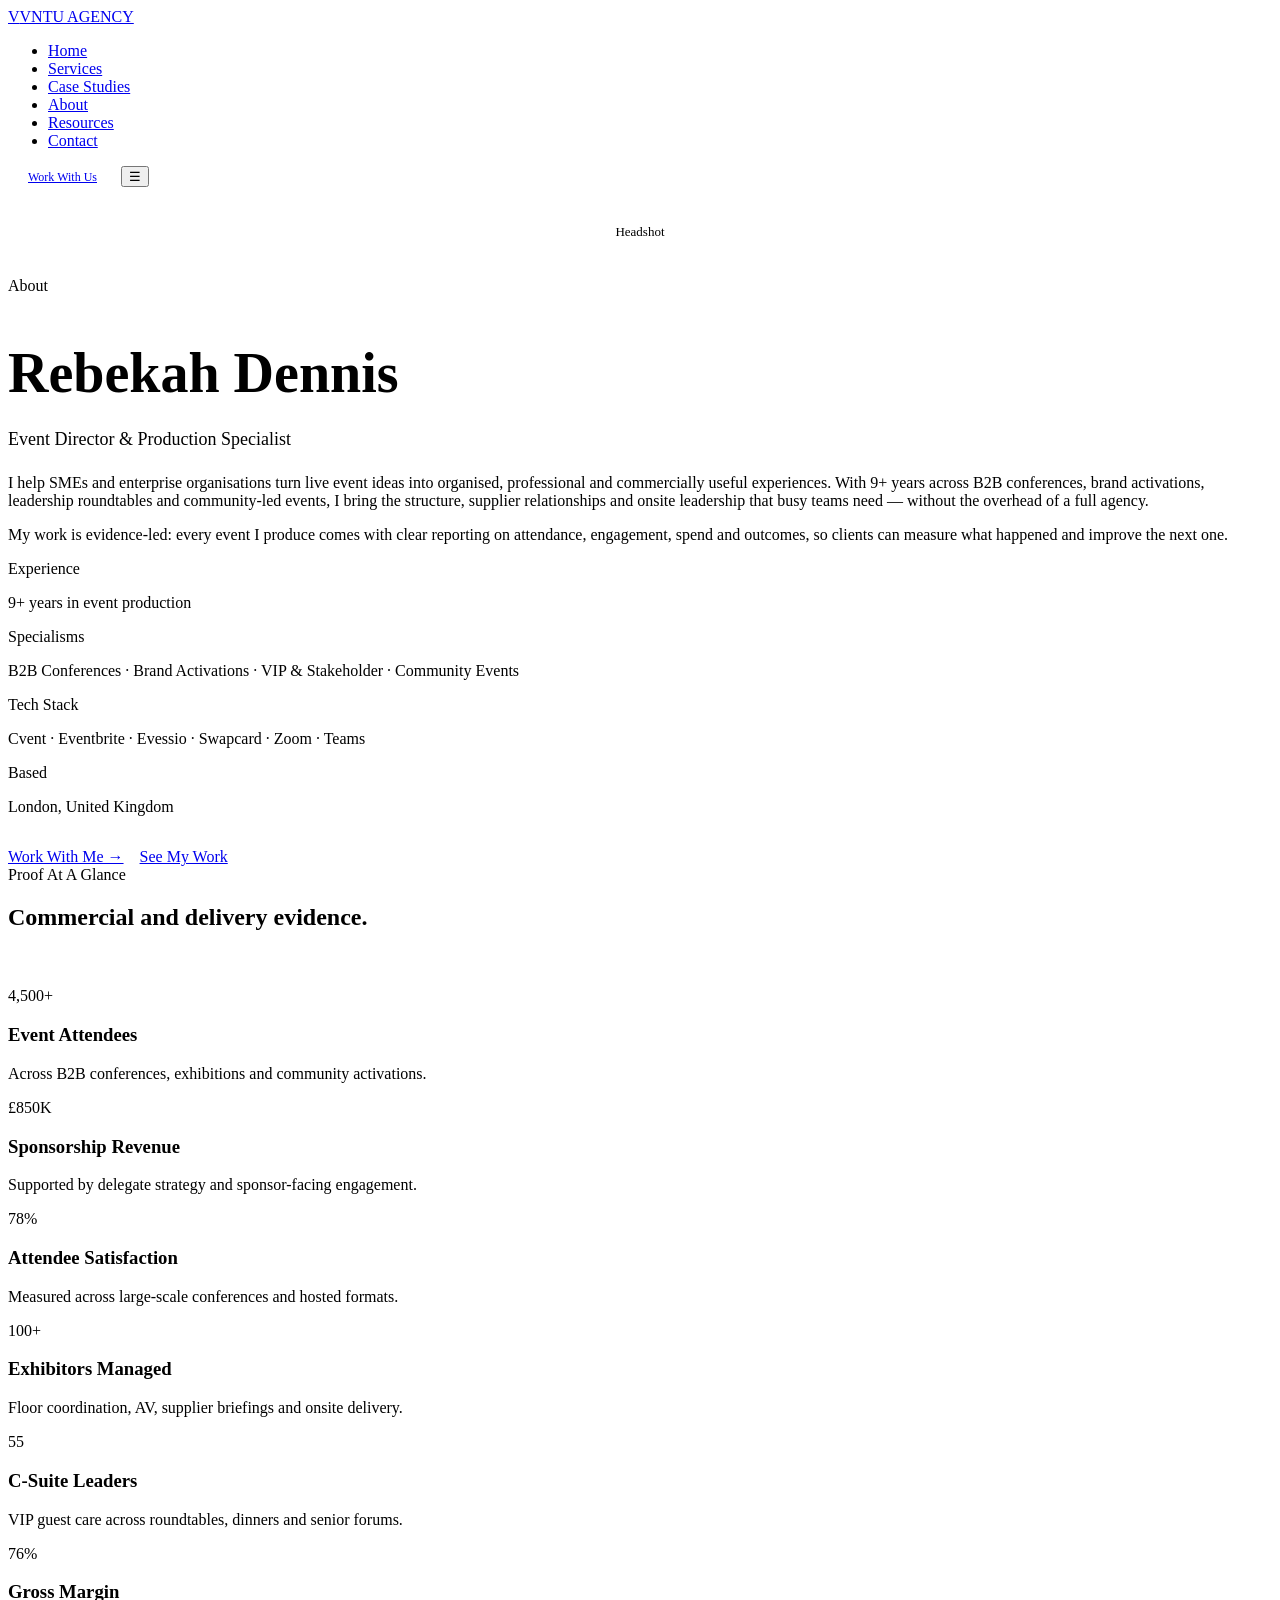
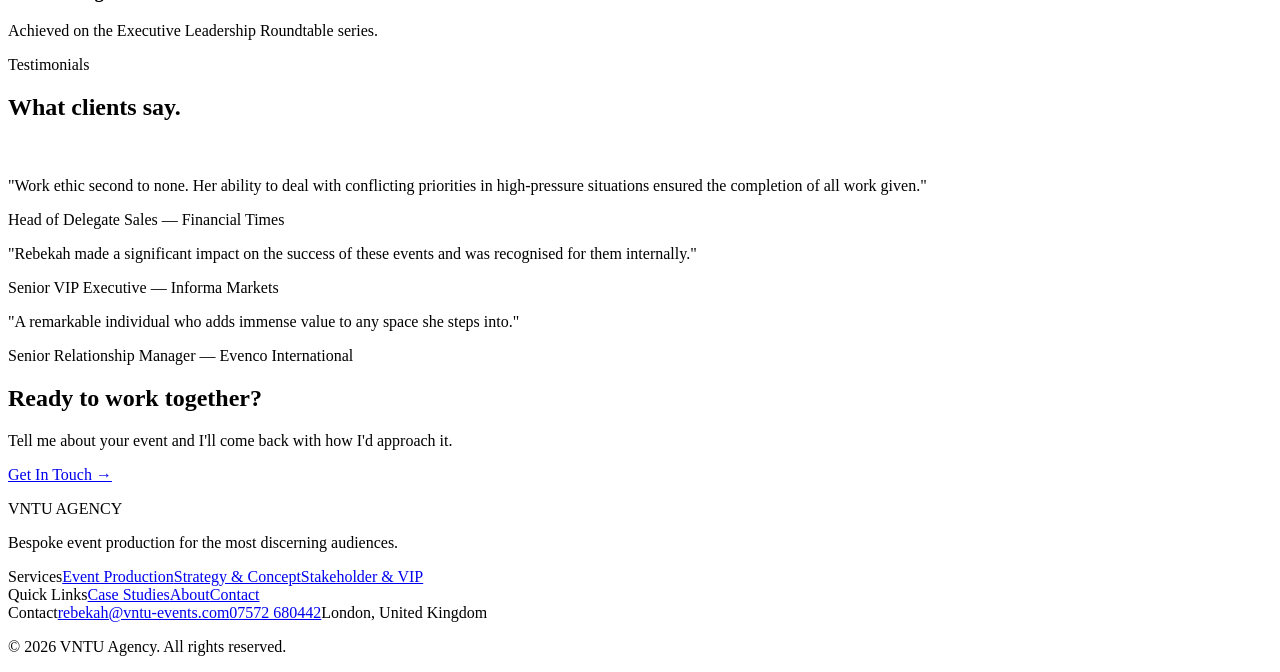
==== about.html @ c536b267 "Add about.html" ====
<!DOCTYPE html>
<html lang="en">
<head>
  <meta charset="UTF-8">
  <meta name="viewport" content="width=device-width, initial-scale=1.0">
  <title>About Rebekah Dennis — VNTU Agency</title>
  <meta name="description" content="Rebekah Dennis is a freelance Event Director and Production Specialist with 9+ years experience delivering conferences, brand activations and community events across the UK.">
  <link rel="canonical" href="https://vntu-events.com/about.html">
  <link rel="stylesheet" href="css/styles.css">
  <script type="application/ld+json">{"@context":"https://schema.org","@type":"Person","name":"Rebekah Dennis","jobTitle":"Event Director & Production Specialist","worksFor":{"@type":"Organization","name":"VNTU Agency"},"email":"rebekah@vntu-events.com","telephone":"+447572680442","address":{"@type":"PostalAddress","addressLocality":"London","addressCountry":"GB"},"description":"Freelance Event Director and Production Specialist with 9+ years experience in B2B conferences, brand activations, stakeholder engagement and venue-led community events.","knowsAbout":["Event Production","Conference Management","Brand Activations","VIP Engagement","Venue Sourcing","Stakeholder Management"]}</script>
</head>
<body>
<nav class="nav" id="nav">
  <div class="nav__inner">
    <a href="index.html" class="nav__logo"><span class="nav__logo-icon">V</span>VNTU AGENCY</a>
    <ul class="nav__links">
      <li><a href="index.html" class="nav__link">Home</a></li>
      <li><a href="services.html" class="nav__link">Services</a></li>
      <li><a href="case-studies.html" class="nav__link">Case Studies</a></li>
      <li><a href="about.html" class="nav__link active">About</a></li>
      <li><a href="resources.html" class="nav__link">Resources</a></li>
      <li><a href="contact.html" class="nav__link">Contact</a></li>
    </ul>
    <a href="contact.html" class="btn btn-primary" style="font-size:12px;padding:12px 20px;">Work With Us</a>
    <button class="nav__mobile-toggle" aria-label="Open menu">☰</button>
  </div>
</nav>
<section class="about-hero">
  <div class="container">
    <div class="about-hero__grid">
      <div class="about-hero__image">
        <img src="assets/images/rebekah-dennis.jpg" alt="Rebekah Dennis — Founder, VNTU Agency" onerror="this.style.display='none';this.parentElement.style.display='flex';this.parentElement.style.alignItems='center';this.parentElement.style.justifyContent='center';this.parentElement.innerHTML='<p style=\'color:var(--grey);font-family:var(--font-ui);font-size:13px;text-align:center;padding:24px;\'>Headshot</p>'">
      </div>
      <div>
        <span class="eyebrow">About</span>
        <h1 style="font-size:clamp(36px,5vw,56px);margin-bottom:24px;">Rebekah Dennis</h1>
        <p style="font-family:var(--font-ui);font-size:18px;color:var(--teal);margin-bottom:24px;">Event Director & Production Specialist</p>
        <p class="about-hero__bio">I help SMEs and enterprise organisations turn live event ideas into organised, professional and commercially useful experiences. With 9+ years across B2B conferences, brand activations, leadership roundtables and community-led events, I bring the structure, supplier relationships and onsite leadership that busy teams need — without the overhead of a full agency.</p>
        <p class="about-hero__bio">My work is evidence-led: every event I produce comes with clear reporting on attendance, engagement, spend and outcomes, so clients can measure what happened and improve the next one.</p>
        <div class="about-credentials">
          <div class="about-cred"><p class="about-cred__label">Experience</p><p class="about-cred__value">9+ years in event production</p></div>
          <div class="about-cred"><p class="about-cred__label">Specialisms</p><p class="about-cred__value">B2B Conferences · Brand Activations · VIP & Stakeholder · Community Events</p></div>
          <div class="about-cred"><p class="about-cred__label">Tech Stack</p><p class="about-cred__value">Cvent · Eventbrite · Evessio · Swapcard · Zoom · Teams</p></div>
          <div class="about-cred"><p class="about-cred__label">Based</p><p class="about-cred__value">London, United Kingdom</p></div>
        </div>
        <div style="margin-top:32px;display:flex;gap:16px;flex-wrap:wrap;">
          <a href="contact.html" class="btn btn-primary">Work With Me →</a>
          <a href="case-studies.html" class="btn btn-outline">See My Work</a>
        </div>
      </div>
    </div>
  </div>
</section>
<section class="section section--border-top">
  <div class="container">
    <span class="eyebrow">Proof At A Glance</span>
    <h2 style="margin-bottom:56px;">Commercial and delivery evidence.</h2>
    <div class="process__grid">
      <div class="process-step"><span class="process-step__num">4,500+</span><h3 class="process-step__title">Event Attendees</h3><p class="process-step__desc">Across B2B conferences, exhibitions and community activations.</p></div>
      <div class="process-step"><span class="process-step__num">£850K</span><h3 class="process-step__title">Sponsorship Revenue</h3><p class="process-step__desc">Supported by delegate strategy and sponsor-facing engagement.</p></div>
      <div class="process-step"><span class="process-step__num">78%</span><h3 class="process-step__title">Attendee Satisfaction</h3><p class="process-step__desc">Measured across large-scale conferences and hosted formats.</p></div>
      <div class="process-step"><span class="process-step__num">100+</span><h3 class="process-step__title">Exhibitors Managed</h3><p class="process-step__desc">Floor coordination, AV, supplier briefings and onsite delivery.</p></div>
      <div class="process-step"><span class="process-step__num">55</span><h3 class="process-step__title">C-Suite Leaders</h3><p class="process-step__desc">VIP guest care across roundtables, dinners and senior forums.</p></div>
      <div class="process-step"><span class="process-step__num">76%</span><h3 class="process-step__title">Gross Margin</h3><p class="process-step__desc">Achieved on the Executive Leadership Roundtable series.</p></div>
    </div>
  </div>
</section>
<section class="section section--border-top">
  <div class="container">
    <span class="eyebrow">Testimonials</span>
    <h2 style="margin-bottom:56px;">What clients say.</h2>
    <div class="testimonials__grid">
      <div class="testimonial-card"><p class="testimonial-card__quote">"Work ethic second to none. Her ability to deal with conflicting priorities in high-pressure situations ensured the completion of all work given."</p><span class="testimonial-card__attr">Head of Delegate Sales — Financial Times</span></div>
      <div class="testimonial-card"><p class="testimonial-card__quote">"Rebekah made a significant impact on the success of these events and was recognised for them internally."</p><span class="testimonial-card__attr">Senior VIP Executive — Informa Markets</span></div>
      <div class="testimonial-card"><p class="testimonial-card__quote">"A remarkable individual who adds immense value to any space she steps into."</p><span class="testimonial-card__attr">Senior Relationship Manager — Evenco International</span></div>
    </div>
  </div>
</section>
<section class="final-cta section--border-top">
  <div class="container"><div class="final-cta__inner">
    <h2>Ready to work together?</h2>
    <p class="final-cta__sub">Tell me about your event and I'll come back with how I'd approach it.</p>
    <a href="contact.html" class="btn btn-primary">Get In Touch →</a>
  </div></div>
</section>
<footer class="footer">
  <div class="container">
    <div class="footer__grid">
      <div class="footer__brand"><p class="footer__logo">VNTU AGENCY</p><p class="footer__tagline">Bespoke event production for the most discerning audiences.</p></div>
      <div><span class="footer__col-title">Services</span><a href="services.html" class="footer__link">Event Production</a><a href="services.html" class="footer__link">Strategy & Concept</a><a href="services.html" class="footer__link">Stakeholder & VIP</a></div>
      <div><span class="footer__col-title">Quick Links</span><a href="case-studies.html" class="footer__link">Case Studies</a><a href="about.html" class="footer__link">About</a><a href="contact.html" class="footer__link">Contact</a></div>
      <div><span class="footer__col-title">Contact</span><a href="mailto:rebekah@vntu-events.com" class="footer__link">rebekah@vntu-events.com</a><a href="tel:+447572680442" class="footer__link">07572 680442</a><span class="footer__link">London, United Kingdom</span></div>
    </div>
    <div class="footer__bottom"><p class="footer__copy">© 2026 VNTU Agency. All rights reserved.</p></div>
  </div>
</footer>
<script src="js/main.js"></script>
</body>
</html>
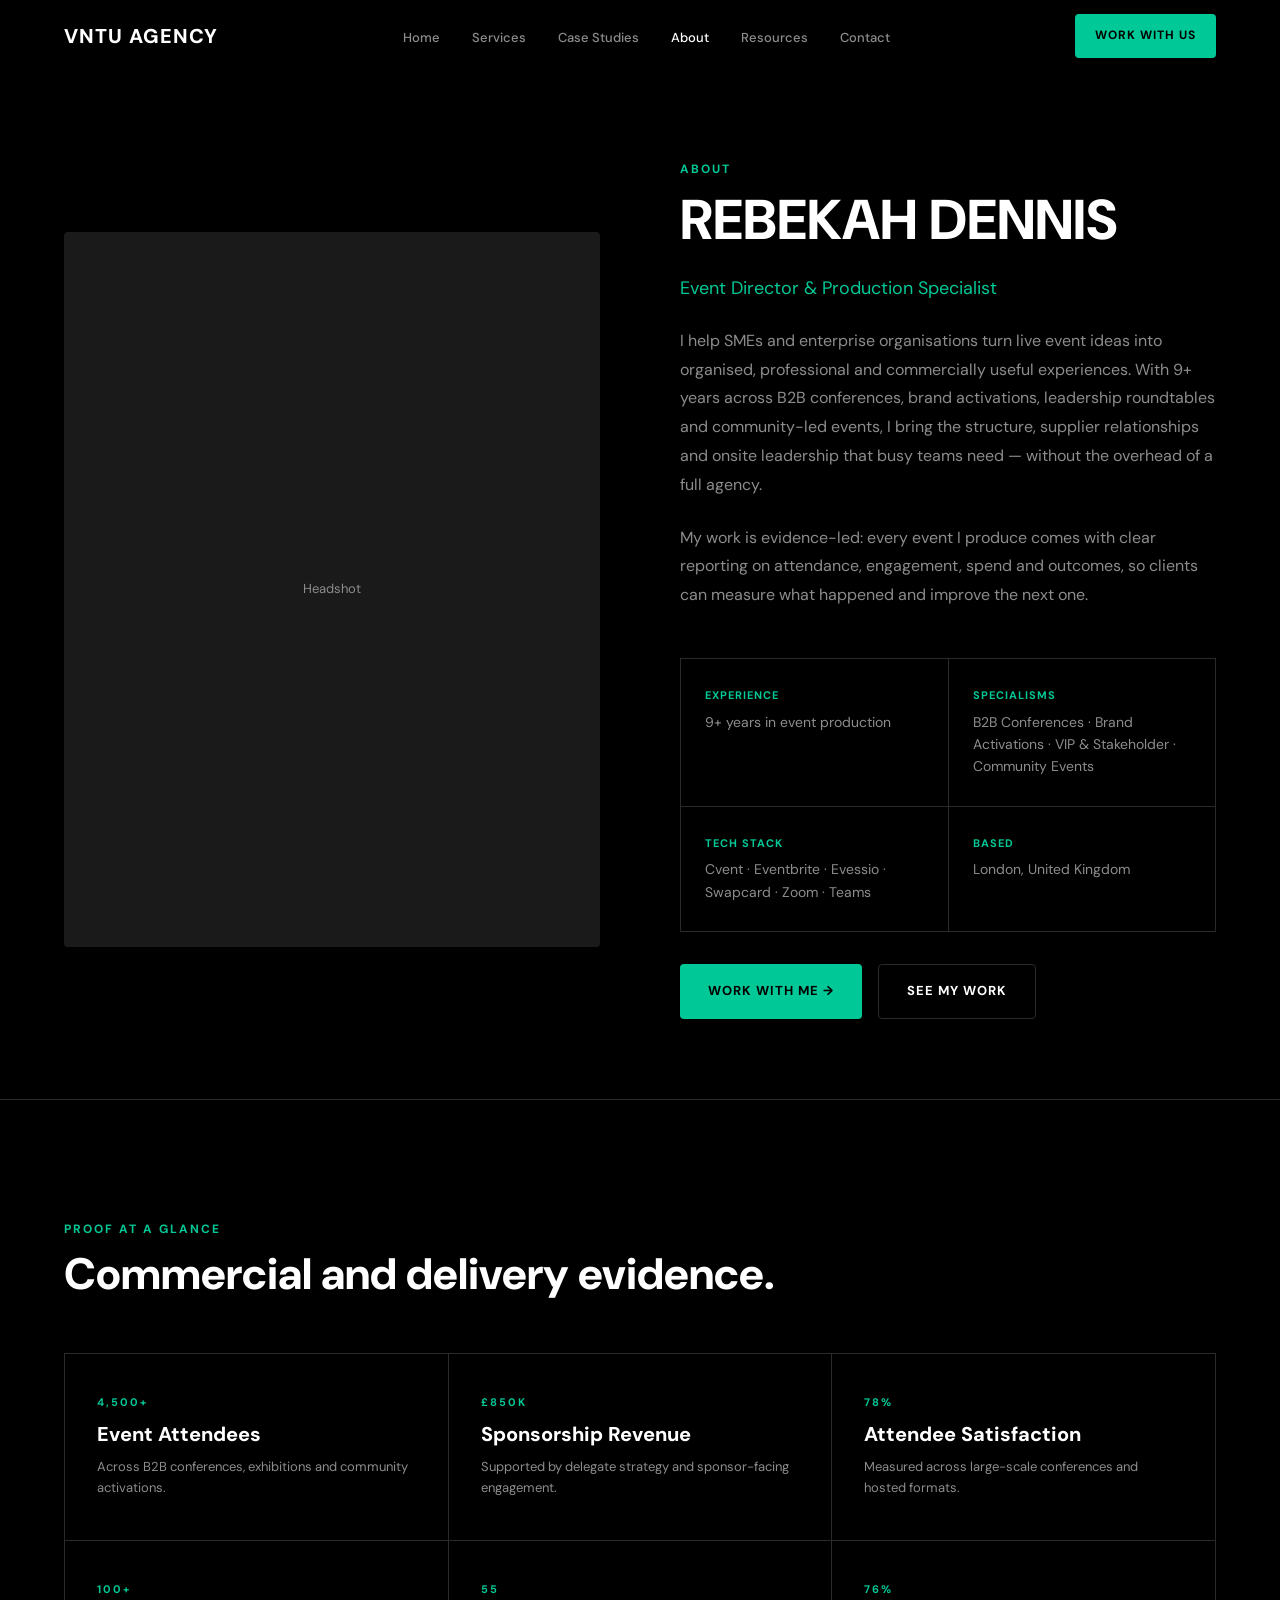
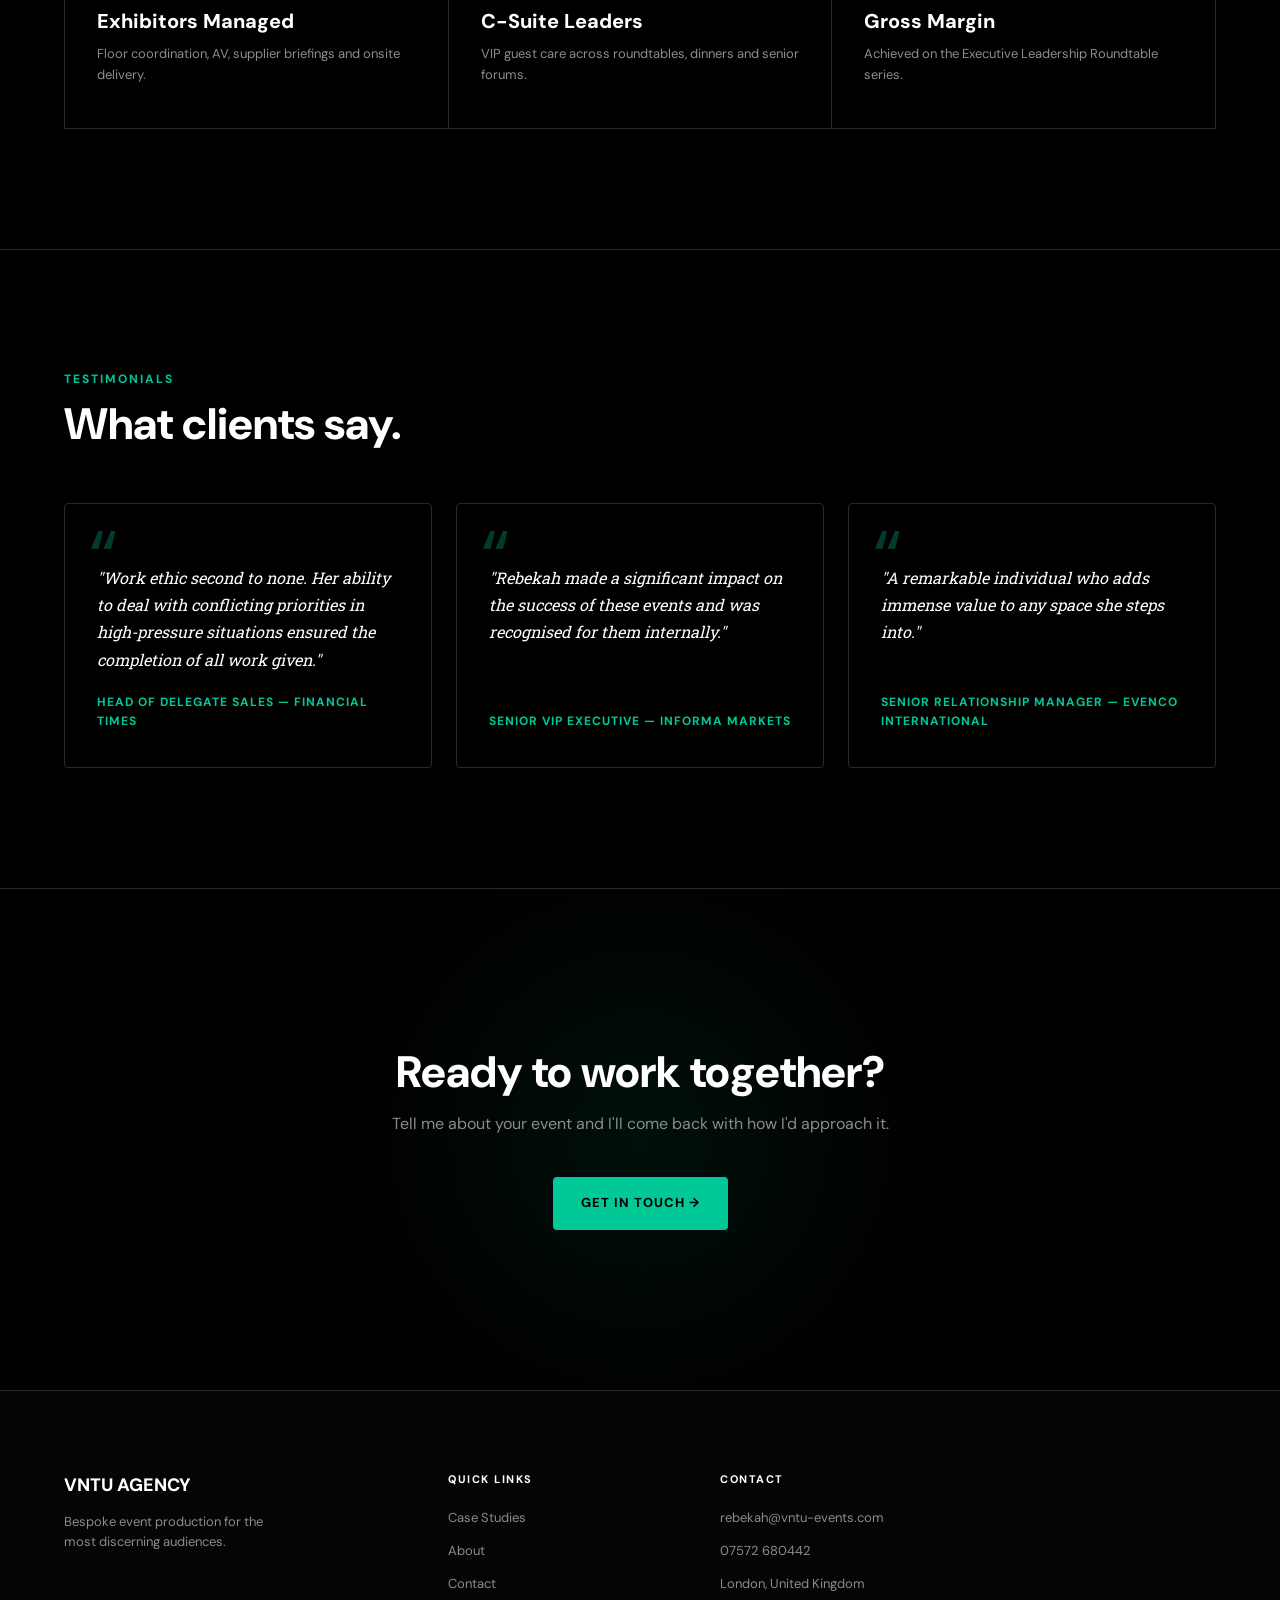
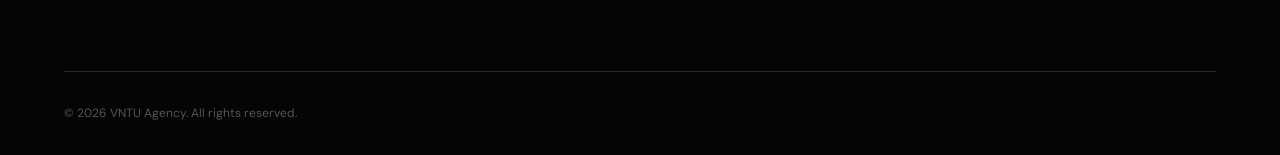
==== commit c1edf6ec: "Remove V icon from nav, remove Services from footer on about.html" ====
--- a/about.html
+++ b/about.html
@@ -12,7 +12,7 @@
 <body>
 <nav class="nav" id="nav">
   <div class="nav__inner">
-    <a href="index.html" class="nav__logo"><span class="nav__logo-icon">V</span>VNTU AGENCY</a>
+    <a href="index.html" class="nav__logo">VNTU AGENCY</a>
     <ul class="nav__links">
       <li><a href="index.html" class="nav__link">Home</a></li>
       <li><a href="services.html" class="nav__link">Services</a></li>
@@ -87,7 +87,6 @@
   <div class="container">
     <div class="footer__grid">
       <div class="footer__brand"><p class="footer__logo">VNTU AGENCY</p><p class="footer__tagline">Bespoke event production for the most discerning audiences.</p></div>
-      <div><span class="footer__col-title">Services</span><a href="services.html" class="footer__link">Event Production</a><a href="services.html" class="footer__link">Strategy & Concept</a><a href="services.html" class="footer__link">Stakeholder & VIP</a></div>
       <div><span class="footer__col-title">Quick Links</span><a href="case-studies.html" class="footer__link">Case Studies</a><a href="about.html" class="footer__link">About</a><a href="contact.html" class="footer__link">Contact</a></div>
       <div><span class="footer__col-title">Contact</span><a href="mailto:rebekah@vntu-events.com" class="footer__link">rebekah@vntu-events.com</a><a href="tel:+447572680442" class="footer__link">07572 680442</a><span class="footer__link">London, United Kingdom</span></div>
     </div>
--- a/css/styles.css
+++ b/css/styles.css
@@ -0,0 +1,782 @@
+/* ============================================
+   VNTU AGENCY — Global Styles
+   Fonts: Telegraf (headers), Roboto Slab (body)
+   Palette: #000 | #fff | #00C896 | #8C8C8C
+   ============================================ */
+
+@import url('https://fonts.googleapis.com/css2?family=Roboto+Slab:wght@300;400;500;600;700&family=DM+Sans:wght@400;500;600;700&display=swap');
+
+/* Telegraf via self-hosted or CDN fallback */
+@font-face {
+  font-family: 'Telegraf';
+  src: url('../assets/fonts/Telegraf-UltraBold.woff2') format('woff2');
+  font-weight: 800;
+  font-display: swap;
+}
+@font-face {
+  font-family: 'Telegraf';
+  src: url('../assets/fonts/Telegraf-Bold.woff2') format('woff2');
+  font-weight: 700;
+  font-display: swap;
+}
+@font-face {
+  font-family: 'Telegraf';
+  src: url('../assets/fonts/Telegraf-Medium.woff2') format('woff2');
+  font-weight: 500;
+  font-display: swap;
+}
+@font-face {
+  font-family: 'Telegraf';
+  src: url('../assets/fonts/Telegraf-Regular.woff2') format('woff2');
+  font-weight: 400;
+  font-display: swap;
+}
+
+/* ---- Tokens ---- */
+:root {
+  --black: #000000;
+  --white: #ffffff;
+  --teal: #00C896;
+  --grey: #8C8C8C;
+  --grey-dark: #2A2A2A;
+  --grey-mid: #1A1A1A;
+  --font-heading: 'Telegraf', 'DM Sans', sans-serif;
+  --font-body: 'Roboto Slab', Georgia, serif;
+  --font-ui: 'DM Sans', system-ui, sans-serif;
+  --max-w: 1280px;
+  --pad: 64px;
+  --pad-section: 120px;
+  --radius: 4px;
+  --transition: 0.2s ease;
+}
+
+/* ---- Reset ---- */
+*, *::before, *::after { box-sizing: border-box; margin: 0; padding: 0; }
+html { scroll-behavior: smooth; }
+body {
+  background: var(--black);
+  color: var(--white);
+  font-family: var(--font-body);
+  font-size: 16px;
+  line-height: 1.6;
+  -webkit-font-smoothing: antialiased;
+}
+img { display: block; max-width: 100%; }
+a { color: inherit; text-decoration: none; }
+ul { list-style: none; }
+
+/* ---- Layout ---- */
+.container {
+  max-width: var(--max-w);
+  margin: 0 auto;
+  padding: 0 var(--pad);
+}
+.section { padding: var(--pad-section) 0; }
+.section--border-top { border-top: 1px solid var(--grey-dark); }
+.section--border-bottom { border-bottom: 1px solid var(--grey-dark); }
+
+/* ---- Typography ---- */
+.eyebrow {
+  font-family: var(--font-ui);
+  font-size: 12px;
+  font-weight: 700;
+  letter-spacing: 2px;
+  text-transform: uppercase;
+  color: var(--teal);
+  display: block;
+  margin-bottom: 12px;
+}
+h1, h2, h3, h4 { font-family: var(--font-heading); line-height: 1.05; }
+h1 { font-size: clamp(44px, 7vw, 80px); font-weight: 800; text-transform: uppercase; }
+h2 { font-size: clamp(28px, 4vw, 44px); font-weight: 800; }
+h3 { font-size: clamp(18px, 2.5vw, 24px); font-weight: 700; }
+h4 { font-size: 16px; font-weight: 700; }
+p { font-family: var(--font-body); }
+.text-grey { color: var(--grey); }
+.text-teal { color: var(--teal); }
+
+/* ---- Buttons ---- */
+.btn {
+  display: inline-flex;
+  align-items: center;
+  gap: 8px;
+  font-family: var(--font-ui);
+  font-size: 13px;
+  font-weight: 700;
+  letter-spacing: 1px;
+  text-transform: uppercase;
+  padding: 16px 28px;
+  border-radius: var(--radius);
+  cursor: pointer;
+  transition: var(--transition);
+  border: none;
+}
+.btn-primary {
+  background: var(--teal);
+  color: var(--black);
+}
+.btn-primary:hover { background: #00dfa8; }
+.btn-outline {
+  background: transparent;
+  color: var(--white);
+  border: 1px solid var(--grey-dark);
+}
+.btn-outline:hover { border-color: var(--teal); color: var(--teal); }
+.btn-ghost {
+  background: transparent;
+  color: var(--white);
+  padding: 0;
+  font-size: 13px;
+  font-weight: 600;
+  letter-spacing: 0.5px;
+  border-bottom: 1px solid var(--white);
+  padding-bottom: 3px;
+  border-radius: 0;
+}
+.btn-ghost:hover { color: var(--teal); border-color: var(--teal); }
+
+/* ---- Nav ---- */
+.nav {
+  position: fixed;
+  top: 0; left: 0; right: 0;
+  z-index: 100;
+  background: rgba(0,0,0,0.92);
+  backdrop-filter: blur(12px);
+  border-bottom: 1px solid var(--grey-dark);
+  padding: 0 var(--pad);
+}
+.nav__inner {
+  max-width: var(--max-w);
+  margin: 0 auto;
+  height: 72px;
+  display: flex;
+  align-items: center;
+  justify-content: space-between;
+  gap: 32px;
+}
+.nav__logo {
+  font-family: var(--font-heading);
+  font-size: 20px;
+  font-weight: 800;
+  letter-spacing: 1px;
+  display: flex;
+  align-items: center;
+  gap: 8px;
+}
+.nav__logo-icon {
+  width: 28px;
+  height: 28px;
+  border: 2px solid var(--white);
+  border-radius: 50%;
+  display: flex;
+  align-items: center;
+  justify-content: center;
+  font-size: 14px;
+  font-weight: 800;
+}
+.nav__links {
+  display: flex;
+  align-items: center;
+  gap: 32px;
+}
+.nav__link {
+  font-family: var(--font-ui);
+  font-size: 13px;
+  font-weight: 500;
+  color: var(--grey);
+  transition: var(--transition);
+}
+.nav__link:hover, .nav__link.active { color: var(--white); }
+.nav__mobile-toggle {
+  display: none;
+  background: none;
+  border: none;
+  cursor: pointer;
+  color: var(--white);
+  font-size: 24px;
+}
+.nav__mobile-menu {
+  display: none;
+  flex-direction: column;
+  padding: 24px var(--pad);
+  border-top: 1px solid var(--grey-dark);
+  gap: 20px;
+}
+.nav__mobile-menu .nav__link { font-size: 16px; }
+
+/* ---- Hero ---- */
+.hero {
+  min-height: 100vh;
+  display: grid;
+  grid-template-columns: 1fr 1fr;
+  align-items: center;
+  padding-top: 72px;
+  position: relative;
+  overflow: hidden;
+}
+.hero__content {
+  padding: var(--pad-section) var(--pad);
+  display: flex;
+  flex-direction: column;
+  gap: 28px;
+  position: relative;
+  z-index: 2;
+}
+.hero__heading { color: var(--white); }
+.hero__heading span { color: var(--teal); }
+.hero__sub {
+  font-size: 18px;
+  color: var(--grey);
+  line-height: 1.7;
+  max-width: 480px;
+}
+.hero__buttons { display: flex; align-items: center; gap: 32px; flex-wrap: wrap; }
+.hero__visual {
+  height: 100%;
+  min-height: 600px;
+  position: relative;
+  overflow: hidden;
+}
+.hero__visual img {
+  width: 100%;
+  height: 100%;
+  object-fit: cover;
+}
+.hero__visual-overlay {
+  position: absolute;
+  inset: 0;
+  background: linear-gradient(90deg, var(--black) 0%, transparent 40%);
+}
+.hero__visual-placeholder {
+  width: 100%;
+  height: 100%;
+  background: var(--grey-mid);
+  display: flex;
+  align-items: center;
+  justify-content: center;
+  color: var(--grey);
+  font-family: var(--font-ui);
+  font-size: 14px;
+}
+
+/* ---- Trust Bar ---- */
+.trust { padding: 48px 0; background: var(--black); }
+.trust__inner {
+  display: flex;
+  align-items: center;
+  justify-content: space-between;
+  gap: 48px;
+  flex-wrap: wrap;
+}
+.trust__logos-wrap { display: flex; flex-direction: column; gap: 16px; }
+.trust__label {
+  font-family: var(--font-ui);
+  font-size: 11px;
+  font-weight: 600;
+  letter-spacing: 2px;
+  text-transform: uppercase;
+  color: var(--grey);
+}
+.trust__logos {
+  display: flex;
+  align-items: center;
+  gap: 32px;
+  flex-wrap: wrap;
+}
+.trust__logo {
+  font-family: var(--font-ui);
+  font-size: 13px;
+  font-weight: 700;
+  color: var(--grey);
+  padding: 8px 16px;
+  border: 1px solid var(--grey-dark);
+  border-radius: var(--radius);
+  transition: var(--transition);
+  white-space: nowrap;
+}
+.trust__logo:hover { color: var(--white); border-color: var(--grey); }
+.trust__stats { display: flex; gap: 48px; flex-wrap: wrap; }
+.trust__stat {}
+.trust__stat-number {
+  font-family: var(--font-heading);
+  font-size: 36px;
+  font-weight: 800;
+  color: var(--teal);
+  display: block;
+  line-height: 1;
+}
+.trust__stat-label {
+  font-family: var(--font-ui);
+  font-size: 11px;
+  font-weight: 600;
+  letter-spacing: 1px;
+  text-transform: uppercase;
+  color: var(--grey);
+  margin-top: 6px;
+  display: block;
+}
+
+/* ---- Services ---- */
+.services__header {
+  display: flex;
+  justify-content: space-between;
+  align-items: flex-end;
+  gap: 48px;
+  margin-bottom: 64px;
+  flex-wrap: wrap;
+}
+.services__header-left { max-width: 520px; }
+.services__header-right { max-width: 360px; display: flex; flex-direction: column; gap: 20px; }
+.services__intro { color: var(--grey); font-size: 16px; line-height: 1.7; }
+.services__grid {
+  display: grid;
+  grid-template-columns: repeat(5, 1fr);
+  gap: 1px;
+  background: var(--grey-dark);
+  border: 1px solid var(--grey-dark);
+}
+.service-card {
+  background: var(--black);
+  padding: 36px 24px;
+  display: flex;
+  flex-direction: column;
+  gap: 14px;
+  transition: var(--transition);
+}
+.service-card:hover { background: var(--grey-mid); }
+.service-card__icon { color: var(--teal); font-size: 24px; }
+.service-card__title { font-size: 15px; font-weight: 700; }
+.service-card__desc { font-family: var(--font-ui); font-size: 13px; color: var(--grey); line-height: 1.6; }
+
+/* ---- Case Studies ---- */
+.case-studies__header {
+  display: flex;
+  justify-content: space-between;
+  align-items: flex-end;
+  margin-bottom: 56px;
+  flex-wrap: wrap;
+  gap: 24px;
+}
+.case-studies__grid {
+  display: grid;
+  grid-template-columns: repeat(2, 1fr);
+  gap: 32px;
+}
+.case-card { display: flex; flex-direction: column; gap: 0; }
+.case-card__image {
+  aspect-ratio: 16/10;
+  overflow: hidden;
+  border-radius: var(--radius);
+  margin-bottom: 20px;
+  position: relative;
+  background: var(--grey-mid);
+}
+.case-card__image img {
+  width: 100%;
+  height: 100%;
+  object-fit: cover;
+  transition: transform 0.4s ease;
+}
+.case-card:hover .case-card__image img { transform: scale(1.03); }
+.case-card__image-placeholder {
+  width: 100%;
+  height: 100%;
+  display: flex;
+  align-items: center;
+  justify-content: center;
+  color: var(--grey);
+  font-family: var(--font-ui);
+  font-size: 13px;
+}
+.case-card__category {
+  font-family: var(--font-ui);
+  font-size: 11px;
+  font-weight: 700;
+  letter-spacing: 1.5px;
+  text-transform: uppercase;
+  color: var(--teal);
+  margin-bottom: 10px;
+  display: block;
+}
+.case-card__title { margin-bottom: 12px; }
+.case-card__result { font-family: var(--font-ui); font-size: 14px; color: var(--grey); line-height: 1.6; margin-bottom: 20px; }
+.case-card__stats {
+  display: flex;
+  gap: 24px;
+  margin-bottom: 24px;
+  flex-wrap: wrap;
+}
+.case-stat {}
+.case-stat__number {
+  font-family: var(--font-heading);
+  font-size: 28px;
+  font-weight: 800;
+  color: var(--white);
+  display: block;
+  line-height: 1;
+}
+.case-stat__label {
+  font-family: var(--font-ui);
+  font-size: 10px;
+  font-weight: 600;
+  letter-spacing: 1px;
+  text-transform: uppercase;
+  color: var(--grey);
+  margin-top: 4px;
+  display: block;
+}
+
+/* ---- Creative Intelligence ---- */
+.ci__header { max-width: 560px; margin-bottom: 56px; }
+.ci__grid {
+  display: grid;
+  grid-template-columns: repeat(3, 1fr);
+  gap: 24px;
+}
+.ci-card {
+  background: var(--grey-mid);
+  border: 1px solid var(--grey-dark);
+  border-radius: var(--radius);
+  padding: 32px;
+  display: flex;
+  flex-direction: column;
+  gap: 12px;
+  min-height: 180px;
+  transition: var(--transition);
+}
+.ci-card:hover { border-color: var(--teal); }
+.ci-card__tag {
+  font-family: var(--font-ui);
+  font-size: 11px;
+  font-weight: 700;
+  letter-spacing: 1px;
+  text-transform: uppercase;
+  color: var(--teal);
+}
+.ci-card__title { font-size: 17px; line-height: 1.4; }
+.ci-card__coming-soon { color: var(--grey); font-family: var(--font-ui); font-size: 13px; margin-top: auto; }
+
+/* ---- Behind the Build ---- */
+.btb__header { max-width: 560px; margin-bottom: 56px; }
+.btb__grid {
+  display: grid;
+  grid-template-columns: repeat(3, 1fr);
+  gap: 1px;
+  background: var(--grey-dark);
+  border: 1px solid var(--grey-dark);
+}
+.btb-item {
+  background: var(--grey-mid);
+  padding: 40px 28px;
+  display: flex;
+  align-items: center;
+  gap: 16px;
+  transition: var(--transition);
+}
+.btb-item:hover { background: #222; }
+.btb-item__num {
+  font-family: var(--font-ui);
+  font-size: 11px;
+  font-weight: 700;
+  color: var(--teal);
+  letter-spacing: 1px;
+}
+.btb-item__label { font-size: 15px; font-weight: 700; }
+
+/* ---- Testimonials ---- */
+.testimonials__grid {
+  display: grid;
+  grid-template-columns: repeat(3, 1fr);
+  gap: 24px;
+}
+.testimonial-card {
+  border: 1px solid var(--grey-dark);
+  border-radius: var(--radius);
+  padding: 36px 32px;
+  display: flex;
+  flex-direction: column;
+  gap: 20px;
+  position: relative;
+}
+.testimonial-card::before {
+  content: '\201C';
+  font-family: var(--font-heading);
+  font-size: 80px;
+  color: var(--teal);
+  line-height: 1;
+  position: absolute;
+  top: 16px;
+  left: 24px;
+  opacity: 0.3;
+}
+.testimonial-card__quote {
+  font-family: var(--font-body);
+  font-size: 16px;
+  font-style: italic;
+  line-height: 1.7;
+  color: var(--white);
+  padding-top: 24px;
+}
+.testimonial-card__attr {
+  font-family: var(--font-ui);
+  font-size: 12px;
+  font-weight: 700;
+  letter-spacing: 1px;
+  text-transform: uppercase;
+  color: var(--teal);
+  margin-top: auto;
+}
+
+/* ---- Process ---- */
+.process__grid {
+  display: grid;
+  grid-template-columns: repeat(3, 1fr);
+  gap: 1px;
+  background: var(--grey-dark);
+  border: 1px solid var(--grey-dark);
+}
+.process-step {
+  background: var(--black);
+  padding: 40px 32px;
+  display: flex;
+  flex-direction: column;
+  gap: 12px;
+  border-bottom: 2px solid transparent;
+  transition: var(--transition);
+}
+.process-step:hover { background: var(--grey-mid); border-bottom-color: var(--teal); }
+.process-step__num {
+  font-family: var(--font-ui);
+  font-size: 11px;
+  font-weight: 700;
+  color: var(--teal);
+  letter-spacing: 2px;
+}
+.process-step__title { font-size: 20px; font-weight: 800; }
+.process-step__desc { font-family: var(--font-ui); font-size: 13px; color: var(--grey); line-height: 1.6; }
+
+/* ---- Final CTA ---- */
+.final-cta {
+  padding: 160px 0;
+  text-align: center;
+  position: relative;
+  overflow: hidden;
+}
+.final-cta::before {
+  content: '';
+  position: absolute;
+  top: 50%;
+  left: 50%;
+  transform: translate(-50%, -50%);
+  width: 600px;
+  height: 600px;
+  background: radial-gradient(circle, rgba(0,200,150,0.08) 0%, transparent 70%);
+  pointer-events: none;
+}
+.final-cta__inner { position: relative; z-index: 1; }
+.final-cta h2 { max-width: 640px; margin: 0 auto 16px; }
+.final-cta__sub { color: var(--grey); margin-bottom: 40px; font-family: var(--font-ui); font-size: 16px; }
+
+/* ---- Footer ---- */
+.footer { background: #050505; border-top: 1px solid var(--grey-dark); padding: 80px 0 32px; }
+.footer__grid {
+  display: grid;
+  grid-template-columns: 1.5fr 1fr 1fr 1fr;
+  gap: 48px;
+  padding-bottom: 64px;
+  border-bottom: 1px solid var(--grey-dark);
+  margin-bottom: 32px;
+}
+.footer__brand {}
+.footer__logo { font-family: var(--font-heading); font-size: 18px; font-weight: 800; margin-bottom: 12px; }
+.footer__tagline { font-family: var(--font-ui); font-size: 13px; color: var(--grey); line-height: 1.6; max-width: 220px; }
+.footer__col-title {
+  font-family: var(--font-ui);
+  font-size: 11px;
+  font-weight: 700;
+  letter-spacing: 1.5px;
+  text-transform: uppercase;
+  color: var(--white);
+  margin-bottom: 20px;
+  display: block;
+}
+.footer__link {
+  display: block;
+  font-family: var(--font-ui);
+  font-size: 13px;
+  color: var(--grey);
+  margin-bottom: 12px;
+  transition: var(--transition);
+}
+.footer__link:hover { color: var(--white); }
+.footer__bottom { display: flex; justify-content: space-between; align-items: center; flex-wrap: wrap; gap: 16px; }
+.footer__copy { font-family: var(--font-ui); font-size: 12px; color: #555; }
+
+/* ---- Case Study Page ---- */
+.cs-hero { padding: 160px 0 80px; border-bottom: 1px solid var(--grey-dark); }
+.cs-hero__meta { display: flex; gap: 32px; margin-bottom: 32px; flex-wrap: wrap; }
+.cs-hero__meta-item { font-family: var(--font-ui); font-size: 12px; color: var(--grey); }
+.cs-hero__meta-item span { color: var(--white); font-weight: 600; display: block; margin-top: 2px; }
+.cs-stats { display: grid; grid-template-columns: repeat(4, 1fr); gap: 1px; background: var(--grey-dark); border: 1px solid var(--grey-dark); margin: 64px 0; }
+.cs-stat { background: var(--black); padding: 40px 32px; }
+.cs-stat__number { font-family: var(--font-heading); font-size: 44px; font-weight: 800; color: var(--teal); display: block; line-height: 1; margin-bottom: 8px; }
+.cs-stat__label { font-family: var(--font-ui); font-size: 11px; font-weight: 700; letter-spacing: 1px; text-transform: uppercase; color: var(--grey); }
+.cs-body { display: grid; grid-template-columns: 1fr 2fr; gap: 80px; }
+.cs-body__sidebar {}
+.cs-body__sidebar-item { margin-bottom: 32px; padding-bottom: 32px; border-bottom: 1px solid var(--grey-dark); }
+.cs-body__sidebar-label { font-family: var(--font-ui); font-size: 11px; font-weight: 700; letter-spacing: 1px; text-transform: uppercase; color: var(--teal); margin-bottom: 8px; display: block; }
+.cs-body__sidebar-value { font-family: var(--font-ui); font-size: 14px; color: var(--grey); line-height: 1.6; }
+.cs-body__content section { margin-bottom: 56px; }
+.cs-body__content h3 { margin-bottom: 16px; color: var(--white); }
+.cs-body__content p { font-family: var(--font-ui); font-size: 15px; color: var(--grey); line-height: 1.8; margin-bottom: 16px; }
+.cs-body__content ul { list-style: disc; padding-left: 20px; }
+.cs-body__content li { font-family: var(--font-ui); font-size: 15px; color: var(--grey); line-height: 1.8; margin-bottom: 8px; }
+.cs-quick-answer {
+  background: var(--grey-mid);
+  border-left: 3px solid var(--teal);
+  padding: 24px 28px;
+  border-radius: 0 var(--radius) var(--radius) 0;
+  margin-bottom: 48px;
+}
+.cs-quick-answer__label { font-family: var(--font-ui); font-size: 11px; font-weight: 700; letter-spacing: 1px; text-transform: uppercase; color: var(--teal); margin-bottom: 8px; }
+.cs-quick-answer__text { font-family: var(--font-ui); font-size: 15px; color: var(--white); line-height: 1.7; }
+
+/* ---- About Page ---- */
+.about-hero { padding: 160px 0 80px; }
+.about-hero__grid { display: grid; grid-template-columns: 1fr 1fr; gap: 80px; align-items: center; }
+.about-hero__image { aspect-ratio: 3/4; overflow: hidden; border-radius: var(--radius); background: var(--grey-mid); }
+.about-hero__image img { width: 100%; height: 100%; object-fit: cover; }
+.about-hero__bio { font-family: var(--font-ui); font-size: 16px; color: var(--grey); line-height: 1.8; margin: 24px 0; }
+.about-credentials { display: grid; grid-template-columns: repeat(2, 1fr); gap: 1px; background: var(--grey-dark); border: 1px solid var(--grey-dark); margin-top: 48px; }
+.about-cred { background: var(--black); padding: 28px 24px; }
+.about-cred__label { font-family: var(--font-ui); font-size: 11px; font-weight: 700; letter-spacing: 1px; text-transform: uppercase; color: var(--teal); margin-bottom: 6px; }
+.about-cred__value { font-family: var(--font-ui); font-size: 14px; color: var(--grey); }
+
+/* ---- Contact Page ---- */
+.contact-hero { padding: 160px 0 80px; }
+.contact__grid { display: grid; grid-template-columns: 1fr 1fr; gap: 80px; }
+.contact__form { display: flex; flex-direction: column; gap: 20px; }
+.contact__form-group { display: flex; flex-direction: column; gap: 8px; }
+.contact__label { font-family: var(--font-ui); font-size: 12px; font-weight: 700; letter-spacing: 1px; text-transform: uppercase; color: var(--grey); }
+.contact__input,
+.contact__textarea,
+.contact__select {
+  background: var(--grey-mid);
+  border: 1px solid var(--grey-dark);
+  border-radius: var(--radius);
+  padding: 14px 16px;
+  color: var(--white);
+  font-family: var(--font-ui);
+  font-size: 15px;
+  width: 100%;
+  transition: var(--transition);
+  -webkit-appearance: none;
+}
+.contact__input:focus,
+.contact__textarea:focus,
+.contact__select:focus {
+  outline: none;
+  border-color: var(--teal);
+}
+.contact__textarea { min-height: 140px; resize: vertical; }
+.contact__select option { background: var(--grey-mid); }
+.contact__info { display: flex; flex-direction: column; gap: 32px; }
+.contact__info-item {}
+.contact__info-label { font-family: var(--font-ui); font-size: 11px; font-weight: 700; letter-spacing: 1.5px; text-transform: uppercase; color: var(--teal); margin-bottom: 8px; display: block; }
+.contact__info-value { font-family: var(--font-ui); font-size: 16px; color: var(--white); }
+
+/* ---- Services Page ---- */
+.services-detail { padding: var(--pad-section) 0; border-top: 1px solid var(--grey-dark); }
+.services-detail__grid { display: grid; grid-template-columns: repeat(2, 1fr); gap: 32px; margin-top: 56px; }
+.service-detail-card {
+  background: var(--grey-mid);
+  border: 1px solid var(--grey-dark);
+  border-radius: var(--radius);
+  padding: 40px;
+  transition: var(--transition);
+}
+.service-detail-card:hover { border-color: var(--teal); }
+.service-detail-card__icon { font-size: 28px; margin-bottom: 16px; }
+.service-detail-card__title { font-size: 22px; margin-bottom: 12px; }
+.service-detail-card__desc { font-family: var(--font-ui); font-size: 14px; color: var(--grey); line-height: 1.8; margin-bottom: 20px; }
+.service-detail-card__list { display: flex; flex-direction: column; gap: 8px; }
+.service-detail-card__list-item { font-family: var(--font-ui); font-size: 13px; color: var(--grey); padding-left: 16px; position: relative; }
+.service-detail-card__list-item::before { content: '→'; color: var(--teal); position: absolute; left: 0; }
+
+/* ---- FAQ ---- */
+.faq { padding: var(--pad-section) 0; border-top: 1px solid var(--grey-dark); }
+.faq__list { display: flex; flex-direction: column; gap: 0; max-width: 800px; }
+.faq-item { border-bottom: 1px solid var(--grey-dark); }
+.faq-item__question {
+  width: 100%;
+  background: none;
+  border: none;
+  color: var(--white);
+  font-family: var(--font-heading);
+  font-size: 18px;
+  font-weight: 700;
+  text-align: left;
+  padding: 24px 0;
+  cursor: pointer;
+  display: flex;
+  justify-content: space-between;
+  align-items: center;
+  gap: 16px;
+}
+.faq-item__arrow { color: var(--teal); font-size: 20px; transition: transform 0.2s; }
+.faq-item.open .faq-item__arrow { transform: rotate(45deg); }
+.faq-item__answer { font-family: var(--font-ui); font-size: 15px; color: var(--grey); line-height: 1.8; max-height: 0; overflow: hidden; transition: max-height 0.3s ease, padding 0.3s; }
+.faq-item.open .faq-item__answer { max-height: 400px; padding-bottom: 24px; }
+
+/* ---- AEO Schema hidden ---- */
+.schema-data { display: none; }
+
+/* ---- Utilities ---- */
+.sr-only { position: absolute; width: 1px; height: 1px; padding: 0; margin: -1px; overflow: hidden; clip: rect(0,0,0,0); white-space: nowrap; border: 0; }
+.mt-8 { margin-top: 8px; }
+.mt-16 { margin-top: 16px; }
+.mt-24 { margin-top: 24px; }
+.mt-40 { margin-top: 40px; }
+
+/* ---- Responsive ---- */
+@media (max-width: 1024px) {
+  :root { --pad: 40px; --pad-section: 80px; }
+  .hero { grid-template-columns: 1fr; }
+  .hero__visual { display: none; }
+  .services__grid { grid-template-columns: repeat(3, 1fr); }
+  .case-studies__grid { grid-template-columns: 1fr; }
+  .testimonials__grid { grid-template-columns: 1fr; }
+  .process__grid { grid-template-columns: repeat(2, 1fr); }
+  .footer__grid { grid-template-columns: 1fr 1fr; }
+  .cs-body { grid-template-columns: 1fr; }
+  .cs-stats { grid-template-columns: repeat(2, 1fr); }
+  .about-hero__grid { grid-template-columns: 1fr; }
+  .contact__grid { grid-template-columns: 1fr; }
+}
+@media (max-width: 768px) {
+  :root { --pad: 24px; --pad-section: 64px; }
+  .services__grid { grid-template-columns: repeat(2, 1fr); }
+  .ci__grid { grid-template-columns: 1fr; }
+  .btb__grid { grid-template-columns: 1fr 1fr; }
+  .process__grid { grid-template-columns: 1fr; }
+  .footer__grid { grid-template-columns: 1fr; }
+  .trust__inner { flex-direction: column; align-items: flex-start; }
+  .trust__stats { gap: 32px; }
+  .services__header { flex-direction: column; }
+  .nav__links { display: none; }
+  .nav__mobile-toggle { display: block; }
+  .nav.open .nav__mobile-menu { display: flex; }
+  .nav.open { background: var(--black); }
+  .services-detail__grid { grid-template-columns: 1fr; }
+  .about-credentials { grid-template-columns: 1fr; }
+}
+@media (max-width: 480px) {
+  :root { --pad: 16px; }
+  .services__grid { grid-template-columns: 1fr; }
+  .btb__grid { grid-template-columns: 1fr; }
+  .cs-stats { grid-template-columns: 1fr 1fr; }
+  .hero__buttons { flex-direction: column; align-items: flex-start; }
+}
+@media (prefers-reduced-motion: reduce) {
+  *, *::before, *::after { transition: none !important; animation: none !important; }
+}
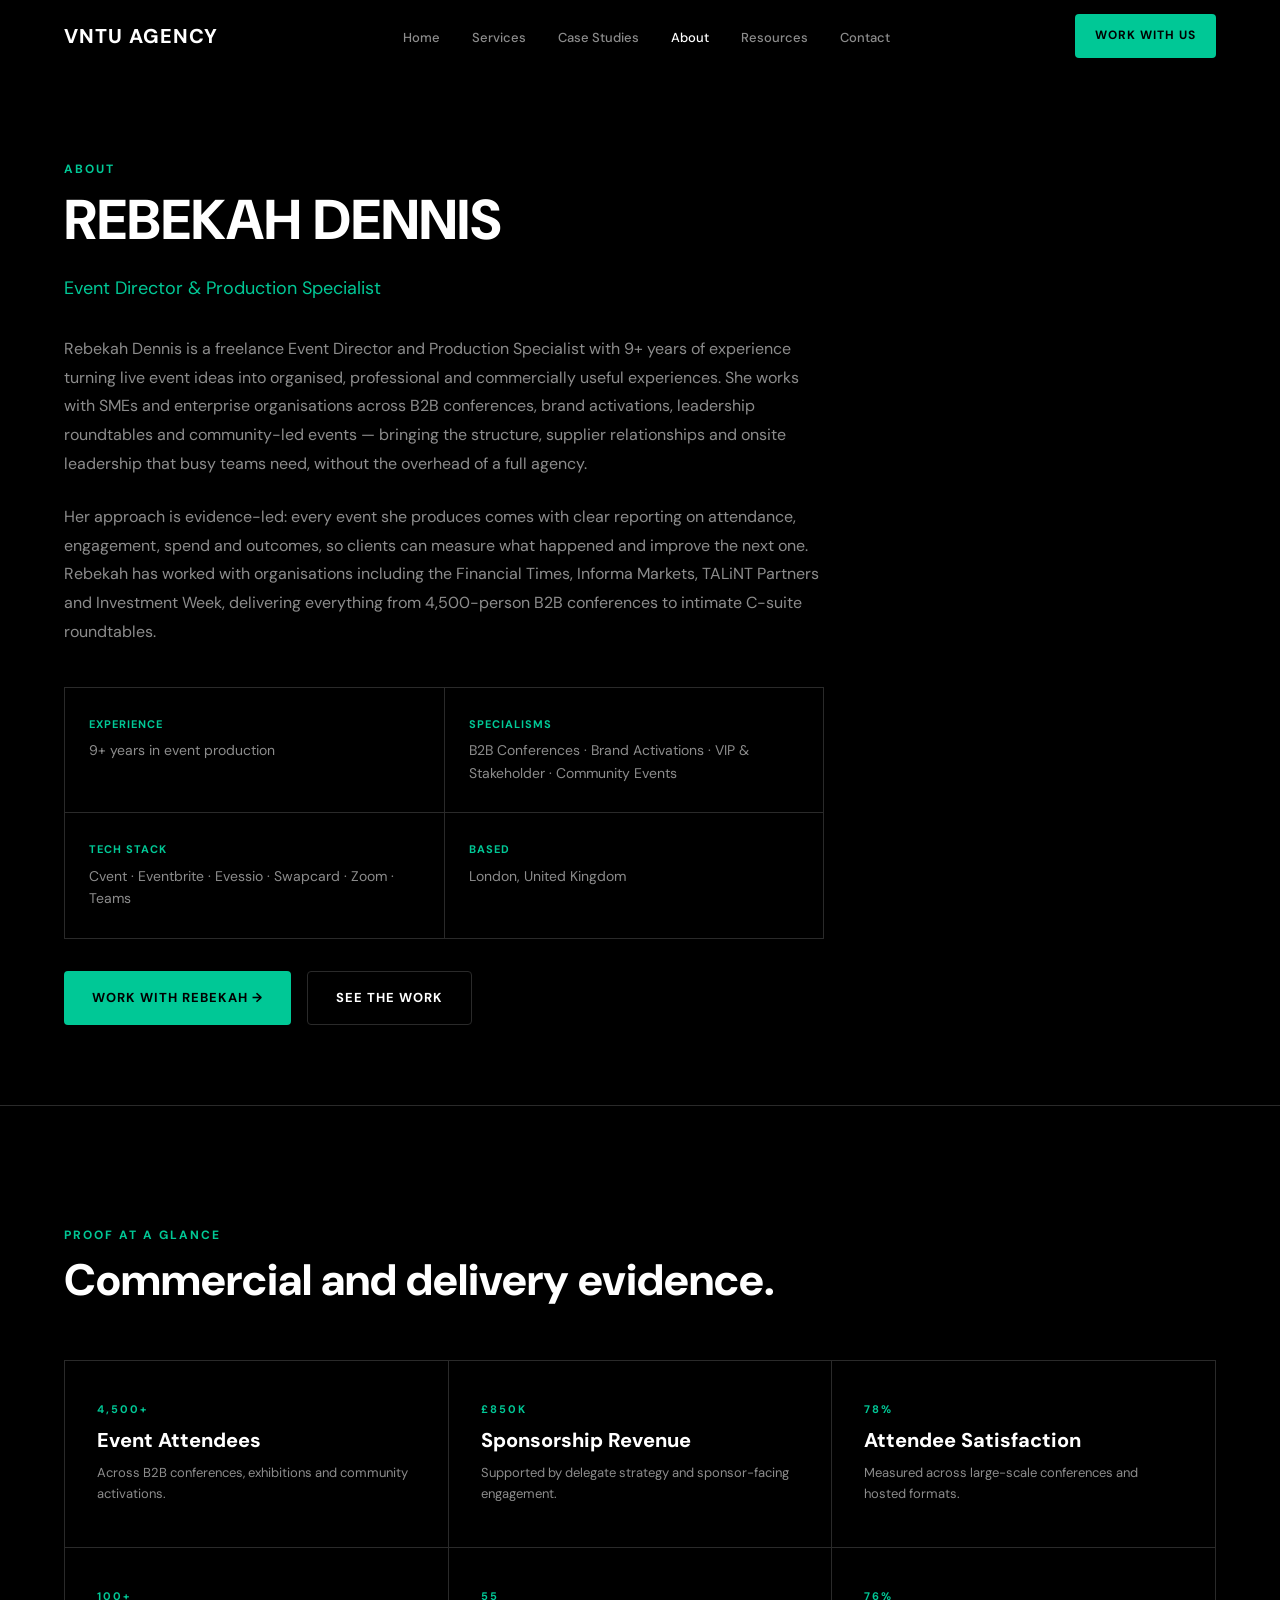
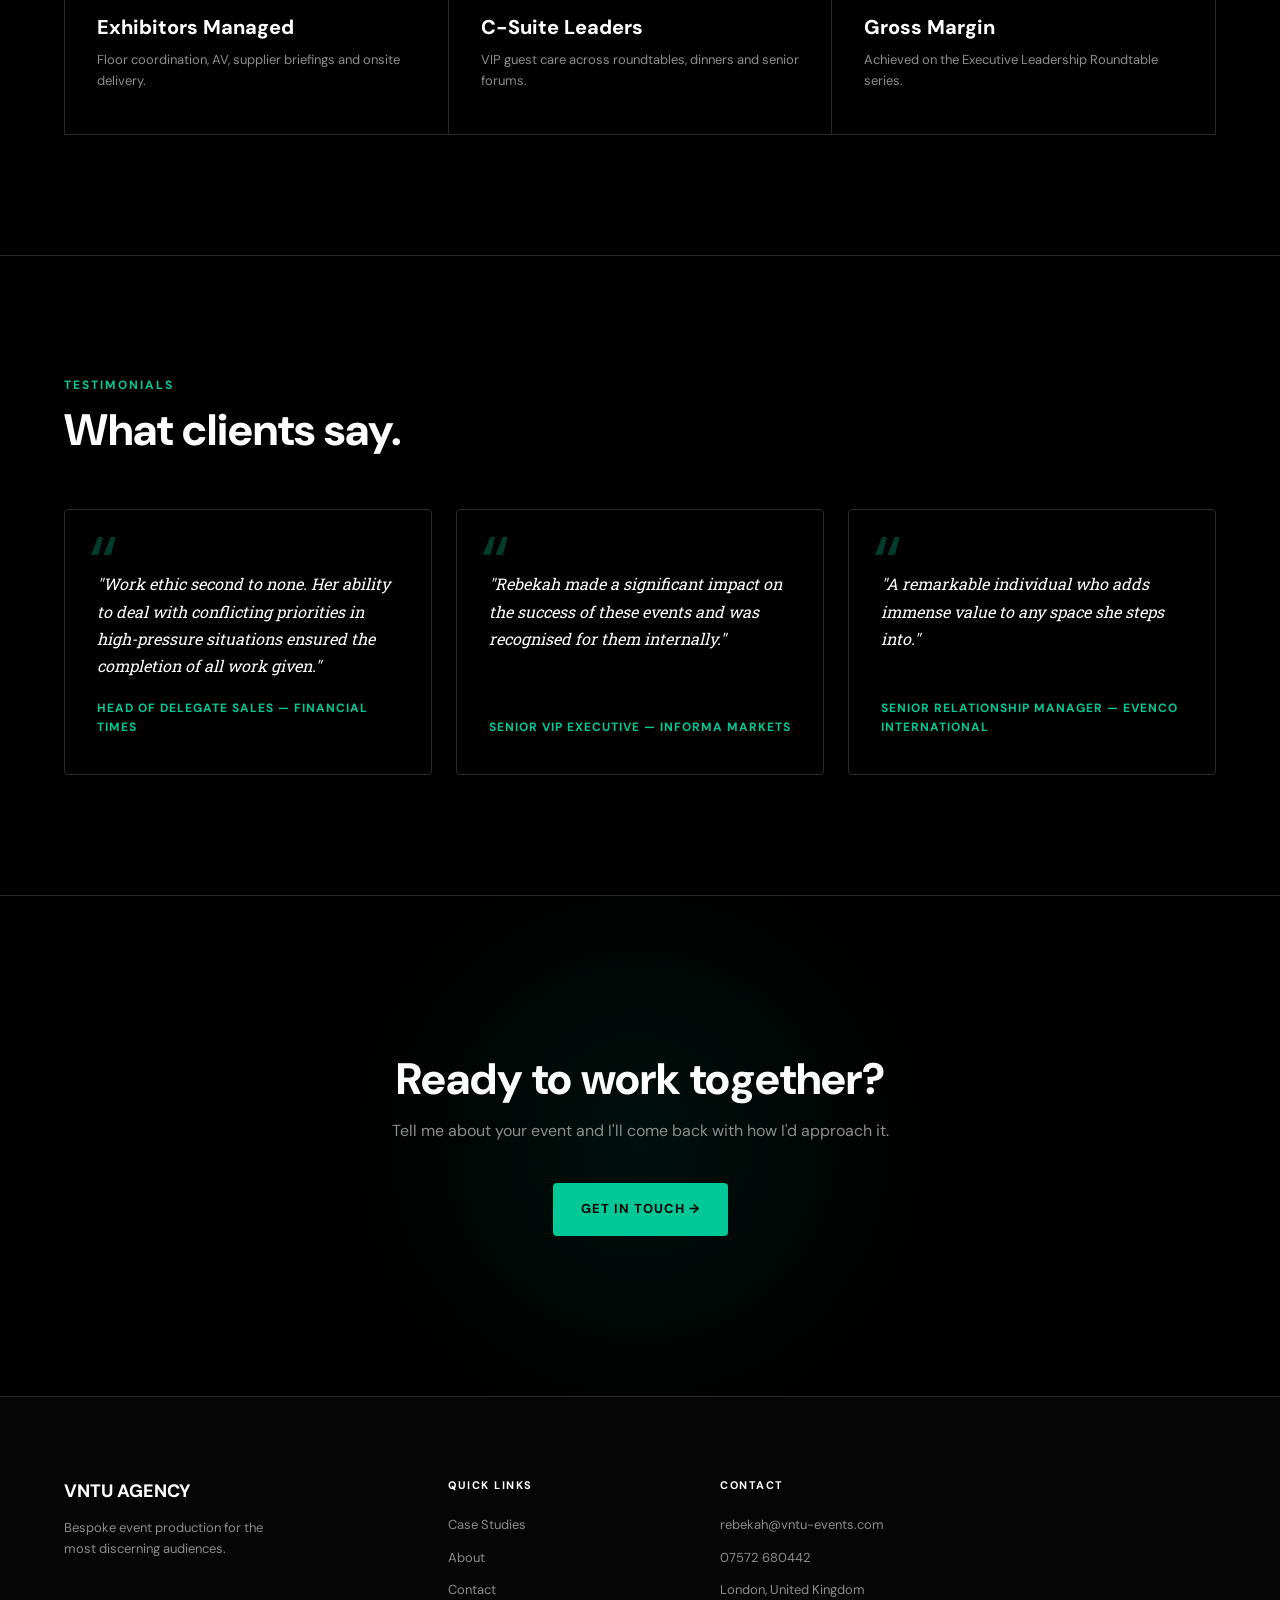
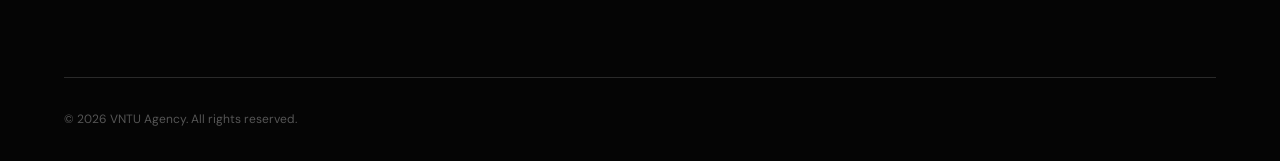
==== commit aa3db409: "About: third person bio, remove headshot, add Substack CTA" ====
--- a/about.html
+++ b/about.html
@@ -27,26 +27,21 @@
 </nav>
 <section class="about-hero">
   <div class="container">
-    <div class="about-hero__grid">
-      <div class="about-hero__image">
-        <img src="assets/images/rebekah-dennis.jpg" alt="Rebekah Dennis — Founder, VNTU Agency" onerror="this.style.display='none';this.parentElement.style.display='flex';this.parentElement.style.alignItems='center';this.parentElement.style.justifyContent='center';this.parentElement.innerHTML='<p style=\'color:var(--grey);font-family:var(--font-ui);font-size:13px;text-align:center;padding:24px;\'>Headshot</p>'">
+    <div style="max-width:760px;">
+      <span class="eyebrow">About</span>
+      <h1 style="font-size:clamp(36px,5vw,56px);margin-bottom:24px;">Rebekah Dennis</h1>
+      <p style="font-family:var(--font-ui);font-size:18px;color:var(--teal);margin-bottom:32px;">Event Director &amp; Production Specialist</p>
+      <p class="about-hero__bio">Rebekah Dennis is a freelance Event Director and Production Specialist with 9+ years of experience turning live event ideas into organised, professional and commercially useful experiences. She works with SMEs and enterprise organisations across B2B conferences, brand activations, leadership roundtables and community-led events — bringing the structure, supplier relationships and onsite leadership that busy teams need, without the overhead of a full agency.</p>
+      <p class="about-hero__bio">Her approach is evidence-led: every event she produces comes with clear reporting on attendance, engagement, spend and outcomes, so clients can measure what happened and improve the next one. Rebekah has worked with organisations including the Financial Times, Informa Markets, TALiNT Partners and Investment Week, delivering everything from 4,500-person B2B conferences to intimate C-suite roundtables.</p>
+      <div class="about-credentials" style="margin-top:40px;">
+        <div class="about-cred"><p class="about-cred__label">Experience</p><p class="about-cred__value">9+ years in event production</p></div>
+        <div class="about-cred"><p class="about-cred__label">Specialisms</p><p class="about-cred__value">B2B Conferences · Brand Activations · VIP &amp; Stakeholder · Community Events</p></div>
+        <div class="about-cred"><p class="about-cred__label">Tech Stack</p><p class="about-cred__value">Cvent · Eventbrite · Evessio · Swapcard · Zoom · Teams</p></div>
+        <div class="about-cred"><p class="about-cred__label">Based</p><p class="about-cred__value">London, United Kingdom</p></div>
       </div>
-      <div>
-        <span class="eyebrow">About</span>
-        <h1 style="font-size:clamp(36px,5vw,56px);margin-bottom:24px;">Rebekah Dennis</h1>
-        <p style="font-family:var(--font-ui);font-size:18px;color:var(--teal);margin-bottom:24px;">Event Director & Production Specialist</p>
-        <p class="about-hero__bio">I help SMEs and enterprise organisations turn live event ideas into organised, professional and commercially useful experiences. With 9+ years across B2B conferences, brand activations, leadership roundtables and community-led events, I bring the structure, supplier relationships and onsite leadership that busy teams need — without the overhead of a full agency.</p>
-        <p class="about-hero__bio">My work is evidence-led: every event I produce comes with clear reporting on attendance, engagement, spend and outcomes, so clients can measure what happened and improve the next one.</p>
-        <div class="about-credentials">
-          <div class="about-cred"><p class="about-cred__label">Experience</p><p class="about-cred__value">9+ years in event production</p></div>
-          <div class="about-cred"><p class="about-cred__label">Specialisms</p><p class="about-cred__value">B2B Conferences · Brand Activations · VIP & Stakeholder · Community Events</p></div>
-          <div class="about-cred"><p class="about-cred__label">Tech Stack</p><p class="about-cred__value">Cvent · Eventbrite · Evessio · Swapcard · Zoom · Teams</p></div>
-          <div class="about-cred"><p class="about-cred__label">Based</p><p class="about-cred__value">London, United Kingdom</p></div>
-        </div>
-        <div style="margin-top:32px;display:flex;gap:16px;flex-wrap:wrap;">
-          <a href="contact.html" class="btn btn-primary">Work With Me →</a>
-          <a href="case-studies.html" class="btn btn-outline">See My Work</a>
-        </div>
+      <div style="margin-top:32px;display:flex;gap:16px;flex-wrap:wrap;">
+        <a href="contact.html" class="btn btn-primary">Work With Rebekah &rarr;</a>
+        <a href="case-studies.html" class="btn btn-outline">See The Work</a>
       </div>
     </div>
   </div>
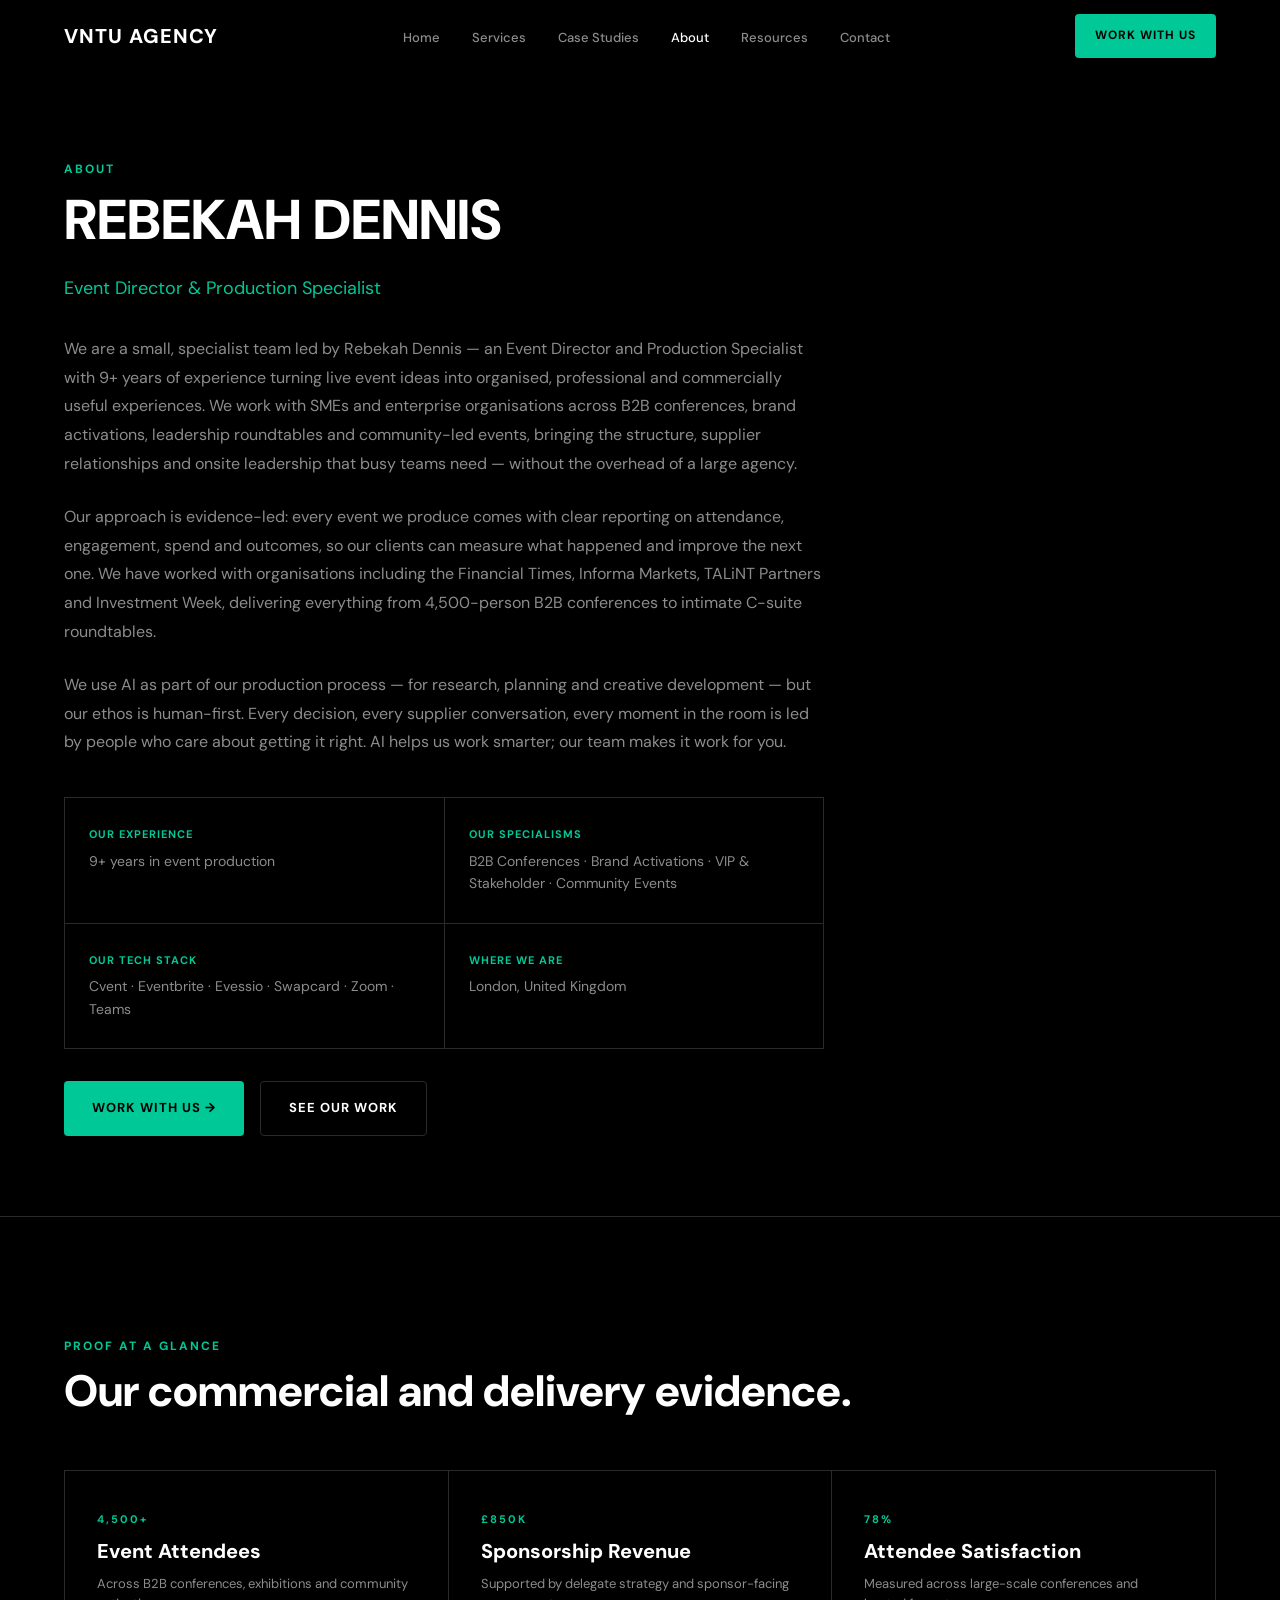
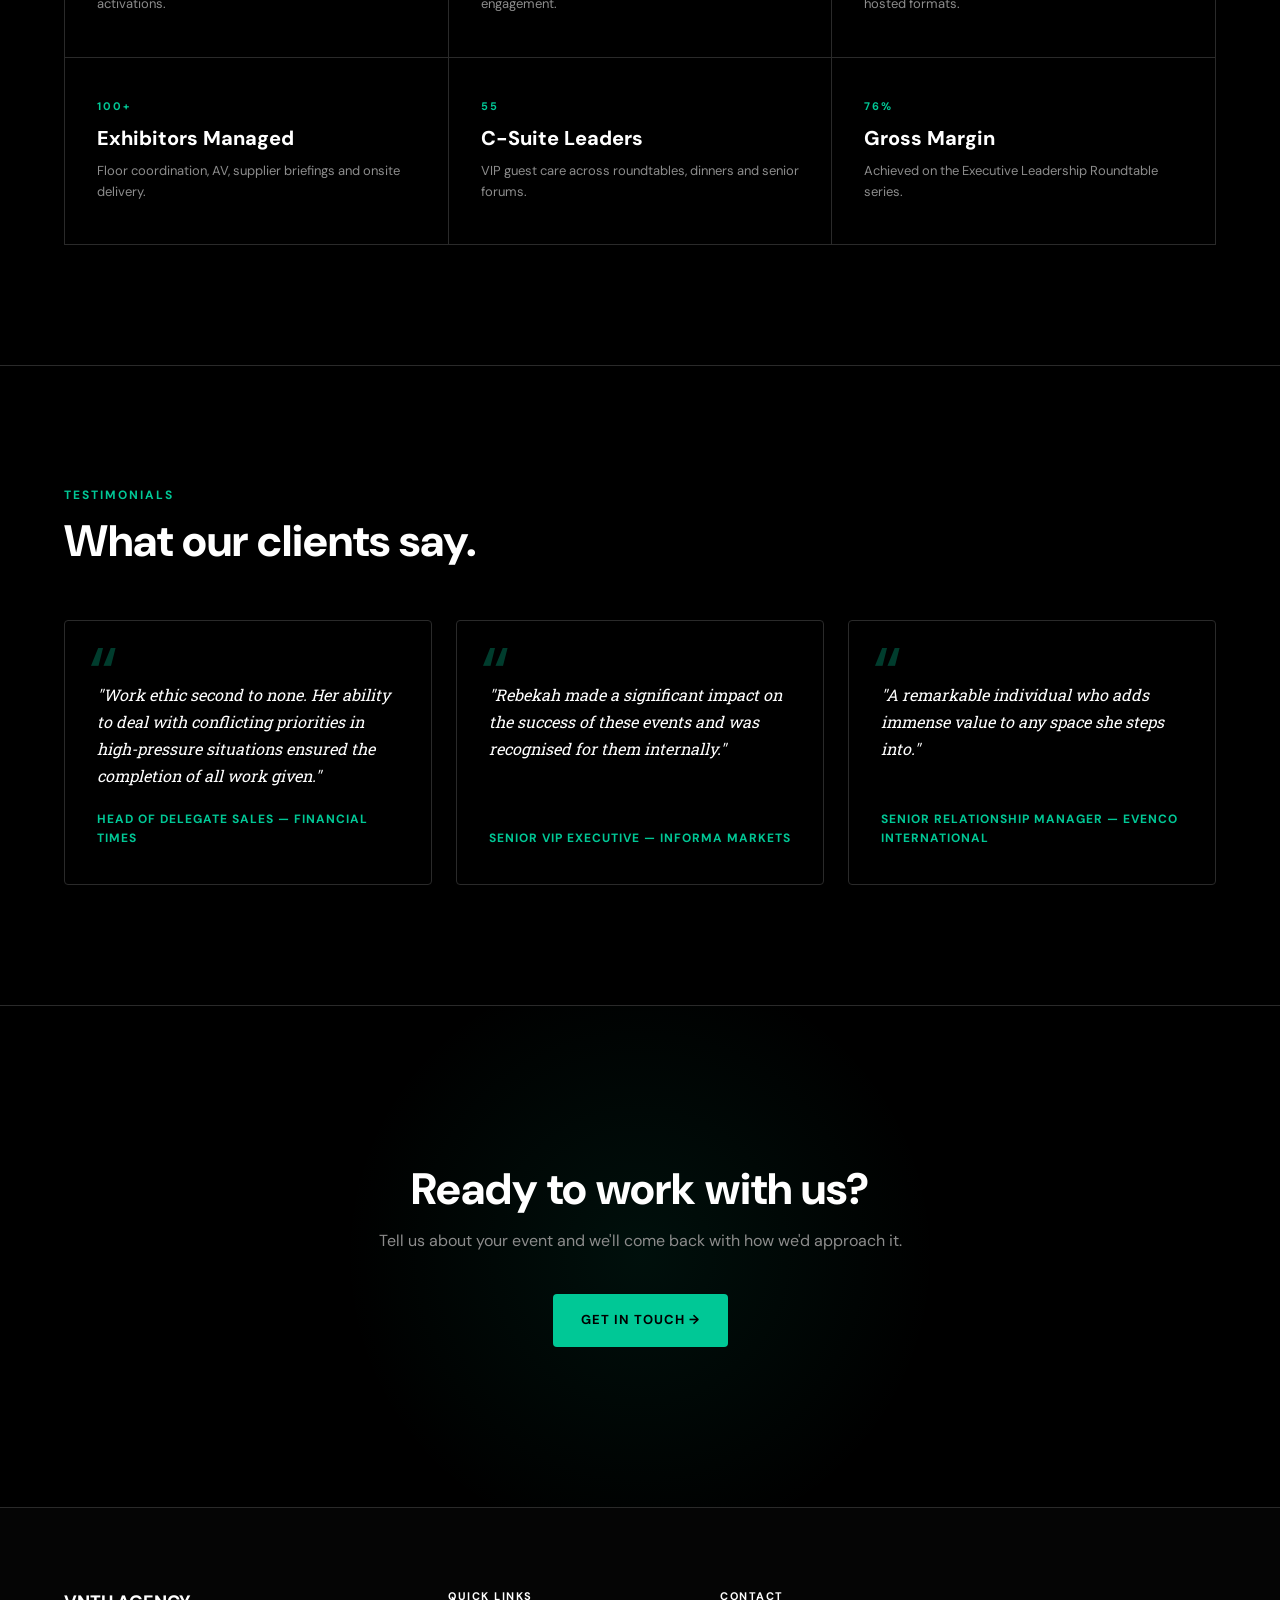
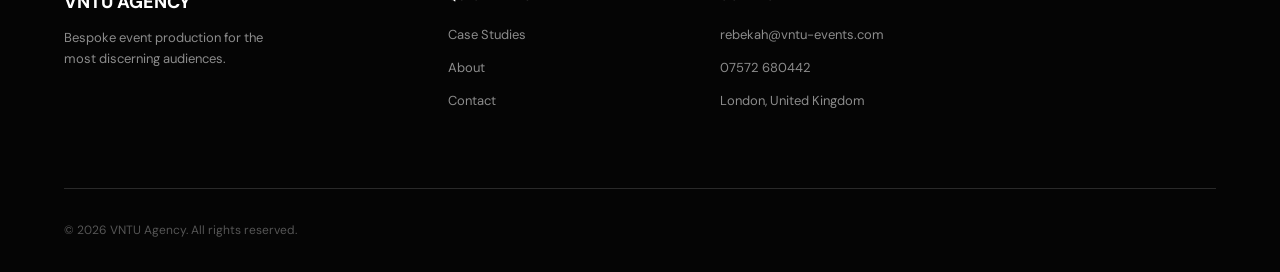
==== commit e8c35963: "About: rewrite as we/us/our, add AI + human-first ethos" ====
--- a/about.html
+++ b/about.html
@@ -31,17 +31,18 @@
       <span class="eyebrow">About</span>
       <h1 style="font-size:clamp(36px,5vw,56px);margin-bottom:24px;">Rebekah Dennis</h1>
       <p style="font-family:var(--font-ui);font-size:18px;color:var(--teal);margin-bottom:32px;">Event Director &amp; Production Specialist</p>
-      <p class="about-hero__bio">Rebekah Dennis is a freelance Event Director and Production Specialist with 9+ years of experience turning live event ideas into organised, professional and commercially useful experiences. She works with SMEs and enterprise organisations across B2B conferences, brand activations, leadership roundtables and community-led events — bringing the structure, supplier relationships and onsite leadership that busy teams need, without the overhead of a full agency.</p>
-      <p class="about-hero__bio">Her approach is evidence-led: every event she produces comes with clear reporting on attendance, engagement, spend and outcomes, so clients can measure what happened and improve the next one. Rebekah has worked with organisations including the Financial Times, Informa Markets, TALiNT Partners and Investment Week, delivering everything from 4,500-person B2B conferences to intimate C-suite roundtables.</p>
+      <p class="about-hero__bio">We are a small, specialist team led by Rebekah Dennis — an Event Director and Production Specialist with 9+ years of experience turning live event ideas into organised, professional and commercially useful experiences. We work with SMEs and enterprise organisations across B2B conferences, brand activations, leadership roundtables and community-led events, bringing the structure, supplier relationships and onsite leadership that busy teams need — without the overhead of a large agency.</p>
+      <p class="about-hero__bio">Our approach is evidence-led: every event we produce comes with clear reporting on attendance, engagement, spend and outcomes, so our clients can measure what happened and improve the next one. We have worked with organisations including the Financial Times, Informa Markets, TALiNT Partners and Investment Week, delivering everything from 4,500-person B2B conferences to intimate C-suite roundtables.</p>
+      <p class="about-hero__bio">We use AI as part of our production process — for research, planning and creative development — but our ethos is human-first. Every decision, every supplier conversation, every moment in the room is led by people who care about getting it right. AI helps us work smarter; our team makes it work for you.</p>
       <div class="about-credentials" style="margin-top:40px;">
-        <div class="about-cred"><p class="about-cred__label">Experience</p><p class="about-cred__value">9+ years in event production</p></div>
-        <div class="about-cred"><p class="about-cred__label">Specialisms</p><p class="about-cred__value">B2B Conferences · Brand Activations · VIP &amp; Stakeholder · Community Events</p></div>
-        <div class="about-cred"><p class="about-cred__label">Tech Stack</p><p class="about-cred__value">Cvent · Eventbrite · Evessio · Swapcard · Zoom · Teams</p></div>
-        <div class="about-cred"><p class="about-cred__label">Based</p><p class="about-cred__value">London, United Kingdom</p></div>
+        <div class="about-cred"><p class="about-cred__label">Our Experience</p><p class="about-cred__value">9+ years in event production</p></div>
+        <div class="about-cred"><p class="about-cred__label">Our Specialisms</p><p class="about-cred__value">B2B Conferences · Brand Activations · VIP &amp; Stakeholder · Community Events</p></div>
+        <div class="about-cred"><p class="about-cred__label">Our Tech Stack</p><p class="about-cred__value">Cvent · Eventbrite · Evessio · Swapcard · Zoom · Teams</p></div>
+        <div class="about-cred"><p class="about-cred__label">Where We Are</p><p class="about-cred__value">London, United Kingdom</p></div>
       </div>
       <div style="margin-top:32px;display:flex;gap:16px;flex-wrap:wrap;">
-        <a href="contact.html" class="btn btn-primary">Work With Rebekah &rarr;</a>
-        <a href="case-studies.html" class="btn btn-outline">See The Work</a>
+        <a href="contact.html" class="btn btn-primary">Work With Us &rarr;</a>
+        <a href="case-studies.html" class="btn btn-outline">See Our Work</a>
       </div>
     </div>
   </div>
@@ -49,7 +50,7 @@
 <section class="section section--border-top">
   <div class="container">
     <span class="eyebrow">Proof At A Glance</span>
-    <h2 style="margin-bottom:56px;">Commercial and delivery evidence.</h2>
+    <h2 style="margin-bottom:56px;">Our commercial and delivery evidence.</h2>
     <div class="process__grid">
       <div class="process-step"><span class="process-step__num">4,500+</span><h3 class="process-step__title">Event Attendees</h3><p class="process-step__desc">Across B2B conferences, exhibitions and community activations.</p></div>
       <div class="process-step"><span class="process-step__num">£850K</span><h3 class="process-step__title">Sponsorship Revenue</h3><p class="process-step__desc">Supported by delegate strategy and sponsor-facing engagement.</p></div>
@@ -63,7 +64,7 @@
 <section class="section section--border-top">
   <div class="container">
     <span class="eyebrow">Testimonials</span>
-    <h2 style="margin-bottom:56px;">What clients say.</h2>
+    <h2 style="margin-bottom:56px;">What our clients say.</h2>
     <div class="testimonials__grid">
       <div class="testimonial-card"><p class="testimonial-card__quote">"Work ethic second to none. Her ability to deal with conflicting priorities in high-pressure situations ensured the completion of all work given."</p><span class="testimonial-card__attr">Head of Delegate Sales — Financial Times</span></div>
       <div class="testimonial-card"><p class="testimonial-card__quote">"Rebekah made a significant impact on the success of these events and was recognised for them internally."</p><span class="testimonial-card__attr">Senior VIP Executive — Informa Markets</span></div>
@@ -73,8 +74,8 @@
 </section>
 <section class="final-cta section--border-top">
   <div class="container"><div class="final-cta__inner">
-    <h2>Ready to work together?</h2>
-    <p class="final-cta__sub">Tell me about your event and I'll come back with how I'd approach it.</p>
+    <h2>Ready to work with us?</h2>
+    <p class="final-cta__sub">Tell us about your event and we&#39;ll come back with how we&#39;d approach it.</p>
     <a href="contact.html" class="btn btn-primary">Get In Touch →</a>
   </div></div>
 </section>
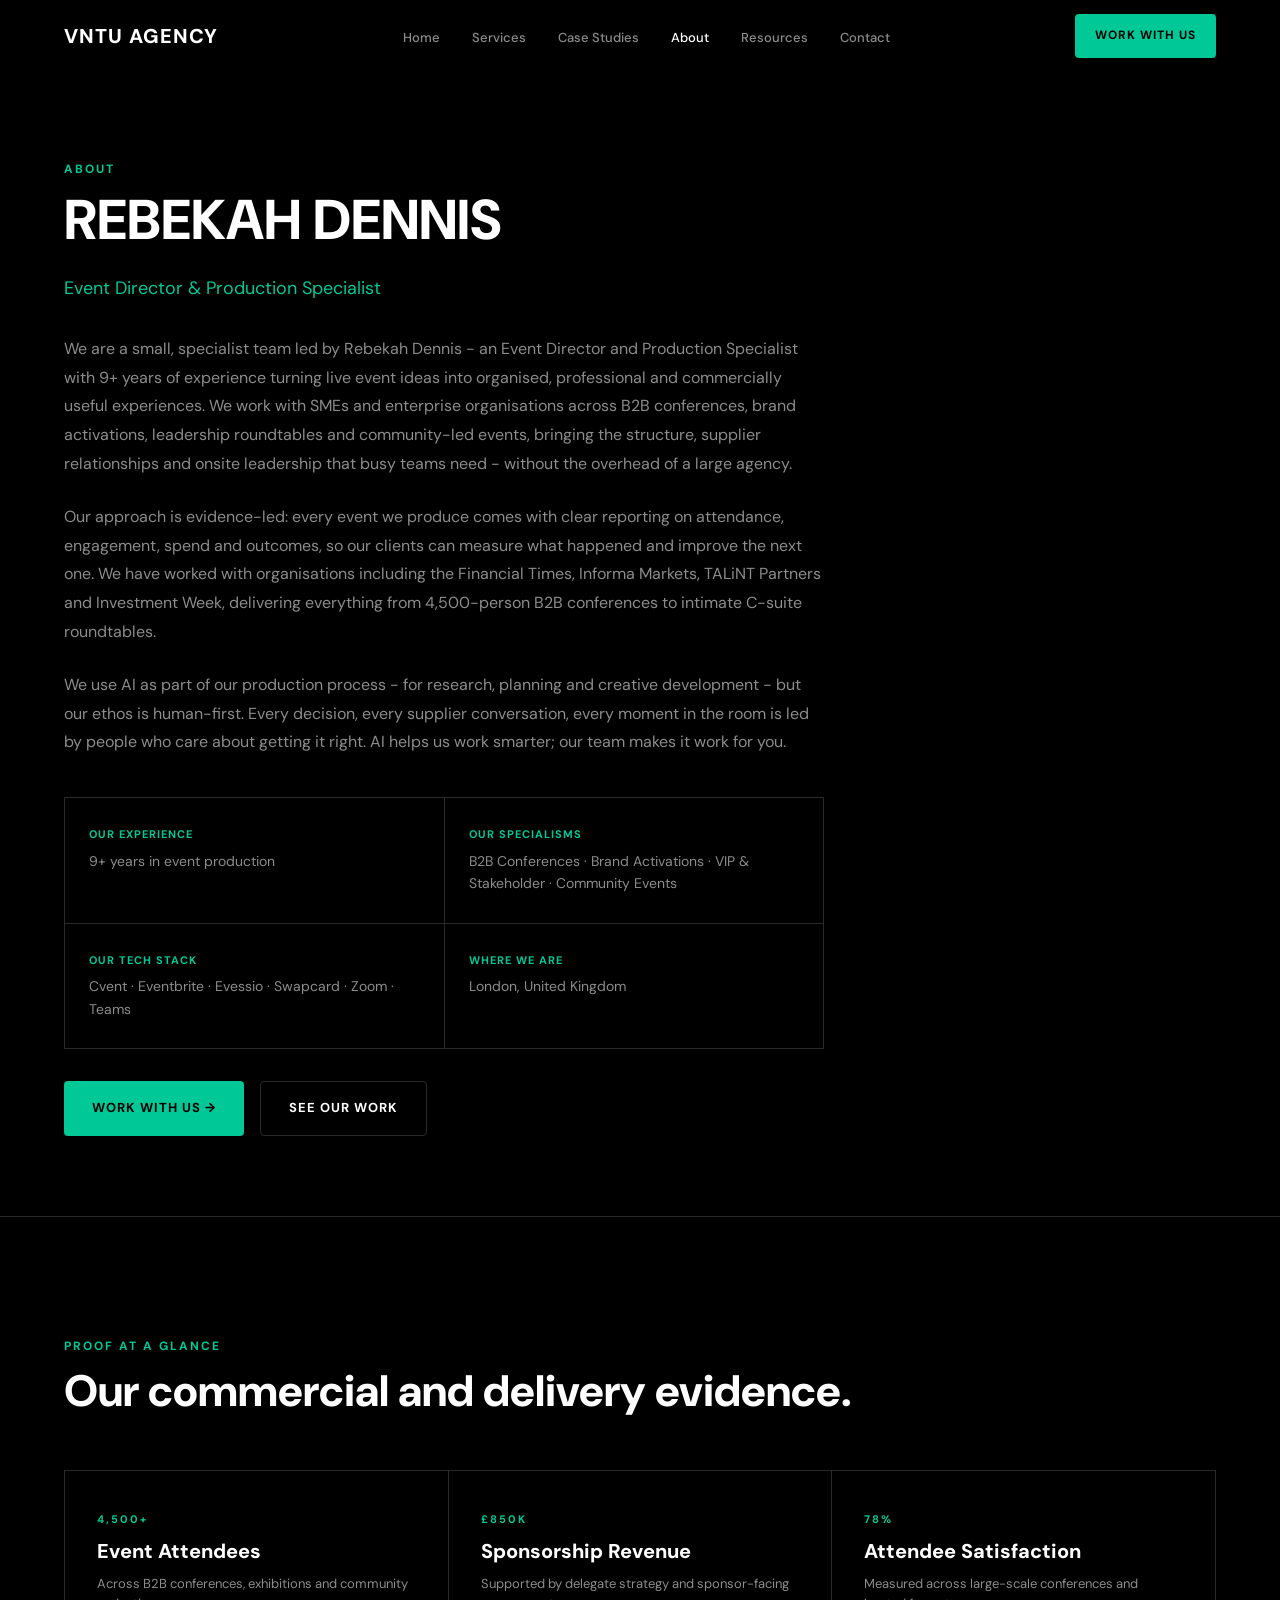
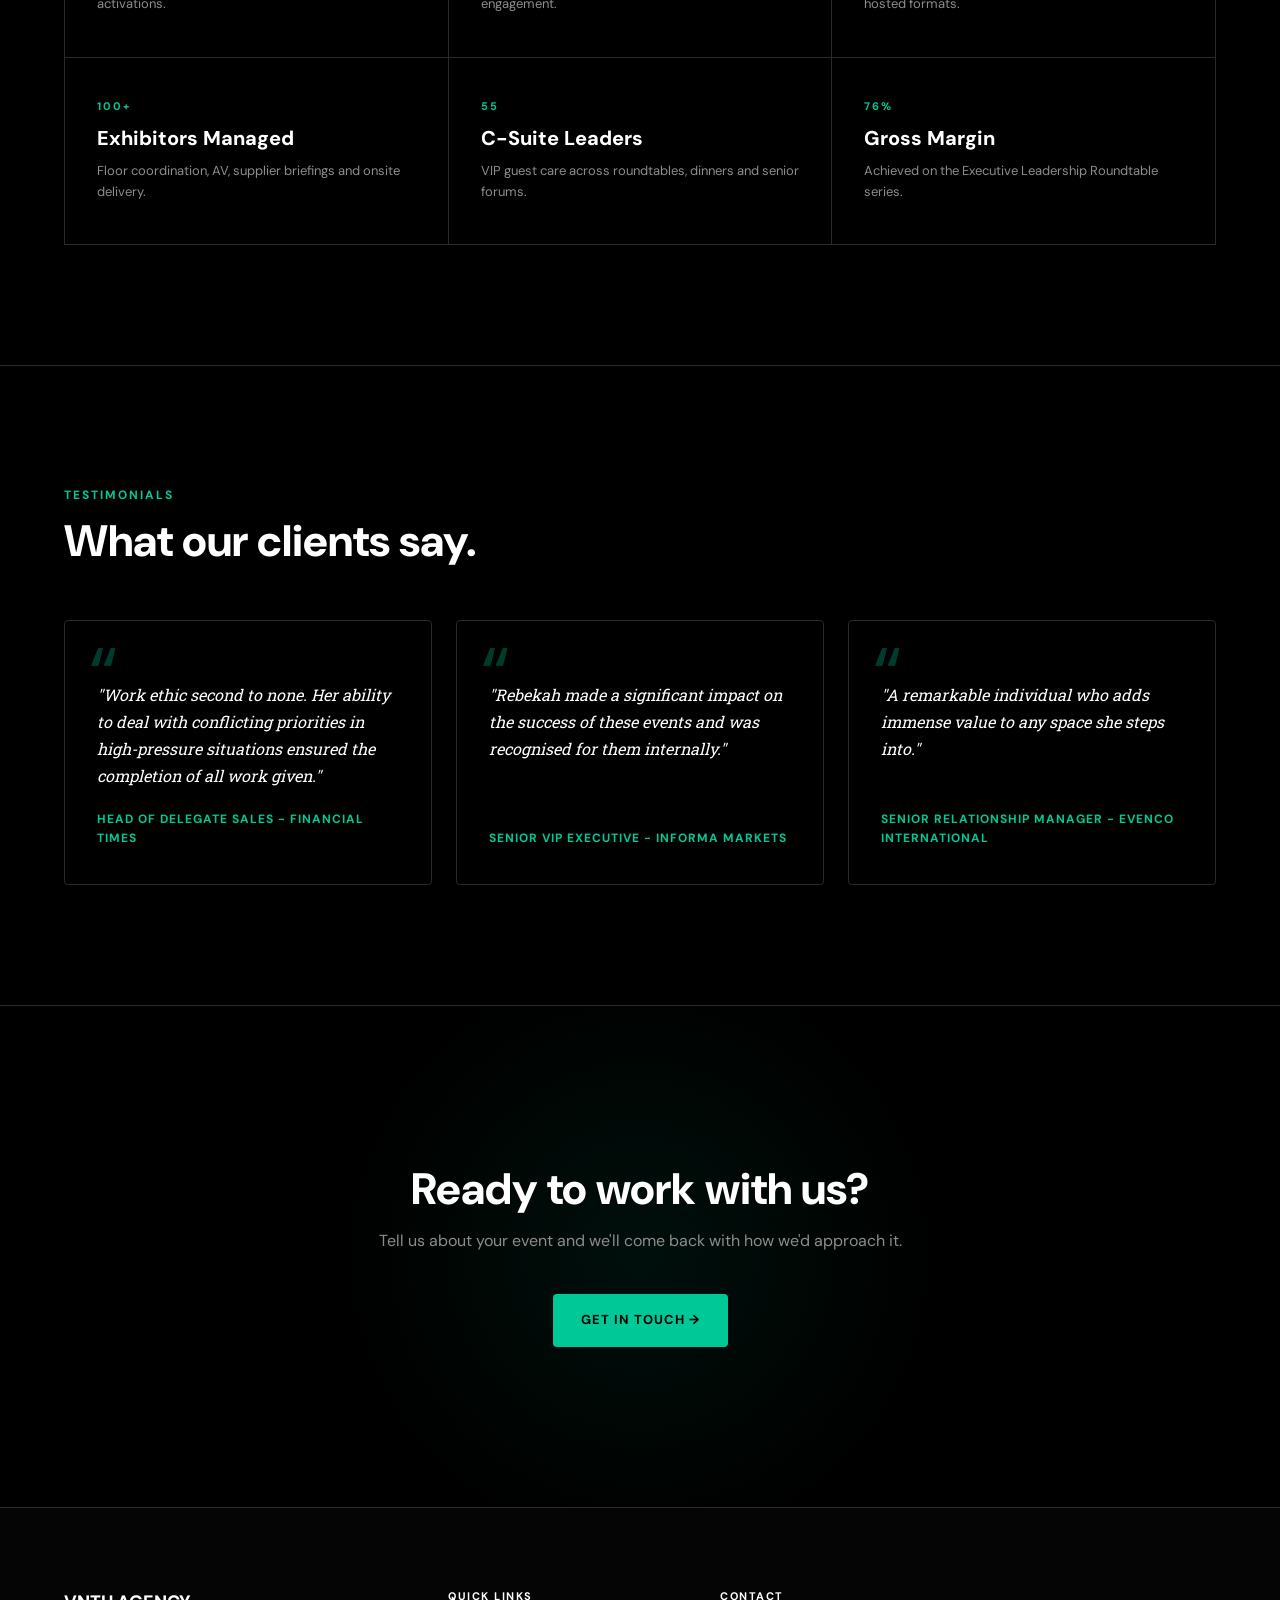
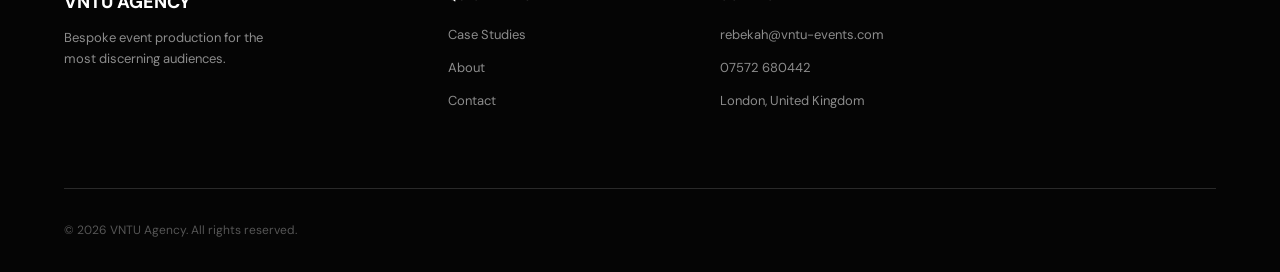
==== commit 062d6b8b: "Remove em-dashes from about.html" ====
--- a/about.html
+++ b/about.html
@@ -3,7 +3,7 @@
 <head>
   <meta charset="UTF-8">
   <meta name="viewport" content="width=device-width, initial-scale=1.0">
-  <title>About Rebekah Dennis — VNTU Agency</title>
+  <title>About Rebekah Dennis - VNTU Agency</title>
   <meta name="description" content="Rebekah Dennis is a freelance Event Director and Production Specialist with 9+ years experience delivering conferences, brand activations and community events across the UK.">
   <link rel="canonical" href="https://vntu-events.com/about.html">
   <link rel="stylesheet" href="css/styles.css">
@@ -31,9 +31,9 @@
       <span class="eyebrow">About</span>
       <h1 style="font-size:clamp(36px,5vw,56px);margin-bottom:24px;">Rebekah Dennis</h1>
       <p style="font-family:var(--font-ui);font-size:18px;color:var(--teal);margin-bottom:32px;">Event Director &amp; Production Specialist</p>
-      <p class="about-hero__bio">We are a small, specialist team led by Rebekah Dennis — an Event Director and Production Specialist with 9+ years of experience turning live event ideas into organised, professional and commercially useful experiences. We work with SMEs and enterprise organisations across B2B conferences, brand activations, leadership roundtables and community-led events, bringing the structure, supplier relationships and onsite leadership that busy teams need — without the overhead of a large agency.</p>
+      <p class="about-hero__bio">We are a small, specialist team led by Rebekah Dennis - an Event Director and Production Specialist with 9+ years of experience turning live event ideas into organised, professional and commercially useful experiences. We work with SMEs and enterprise organisations across B2B conferences, brand activations, leadership roundtables and community-led events, bringing the structure, supplier relationships and onsite leadership that busy teams need - without the overhead of a large agency.</p>
       <p class="about-hero__bio">Our approach is evidence-led: every event we produce comes with clear reporting on attendance, engagement, spend and outcomes, so our clients can measure what happened and improve the next one. We have worked with organisations including the Financial Times, Informa Markets, TALiNT Partners and Investment Week, delivering everything from 4,500-person B2B conferences to intimate C-suite roundtables.</p>
-      <p class="about-hero__bio">We use AI as part of our production process — for research, planning and creative development — but our ethos is human-first. Every decision, every supplier conversation, every moment in the room is led by people who care about getting it right. AI helps us work smarter; our team makes it work for you.</p>
+      <p class="about-hero__bio">We use AI as part of our production process - for research, planning and creative development - but our ethos is human-first. Every decision, every supplier conversation, every moment in the room is led by people who care about getting it right. AI helps us work smarter; our team makes it work for you.</p>
       <div class="about-credentials" style="margin-top:40px;">
         <div class="about-cred"><p class="about-cred__label">Our Experience</p><p class="about-cred__value">9+ years in event production</p></div>
         <div class="about-cred"><p class="about-cred__label">Our Specialisms</p><p class="about-cred__value">B2B Conferences · Brand Activations · VIP &amp; Stakeholder · Community Events</p></div>
@@ -66,9 +66,9 @@
     <span class="eyebrow">Testimonials</span>
     <h2 style="margin-bottom:56px;">What our clients say.</h2>
     <div class="testimonials__grid">
-      <div class="testimonial-card"><p class="testimonial-card__quote">"Work ethic second to none. Her ability to deal with conflicting priorities in high-pressure situations ensured the completion of all work given."</p><span class="testimonial-card__attr">Head of Delegate Sales — Financial Times</span></div>
-      <div class="testimonial-card"><p class="testimonial-card__quote">"Rebekah made a significant impact on the success of these events and was recognised for them internally."</p><span class="testimonial-card__attr">Senior VIP Executive — Informa Markets</span></div>
-      <div class="testimonial-card"><p class="testimonial-card__quote">"A remarkable individual who adds immense value to any space she steps into."</p><span class="testimonial-card__attr">Senior Relationship Manager — Evenco International</span></div>
+      <div class="testimonial-card"><p class="testimonial-card__quote">"Work ethic second to none. Her ability to deal with conflicting priorities in high-pressure situations ensured the completion of all work given."</p><span class="testimonial-card__attr">Head of Delegate Sales - Financial Times</span></div>
+      <div class="testimonial-card"><p class="testimonial-card__quote">"Rebekah made a significant impact on the success of these events and was recognised for them internally."</p><span class="testimonial-card__attr">Senior VIP Executive - Informa Markets</span></div>
+      <div class="testimonial-card"><p class="testimonial-card__quote">"A remarkable individual who adds immense value to any space she steps into."</p><span class="testimonial-card__attr">Senior Relationship Manager - Evenco International</span></div>
     </div>
   </div>
 </section>
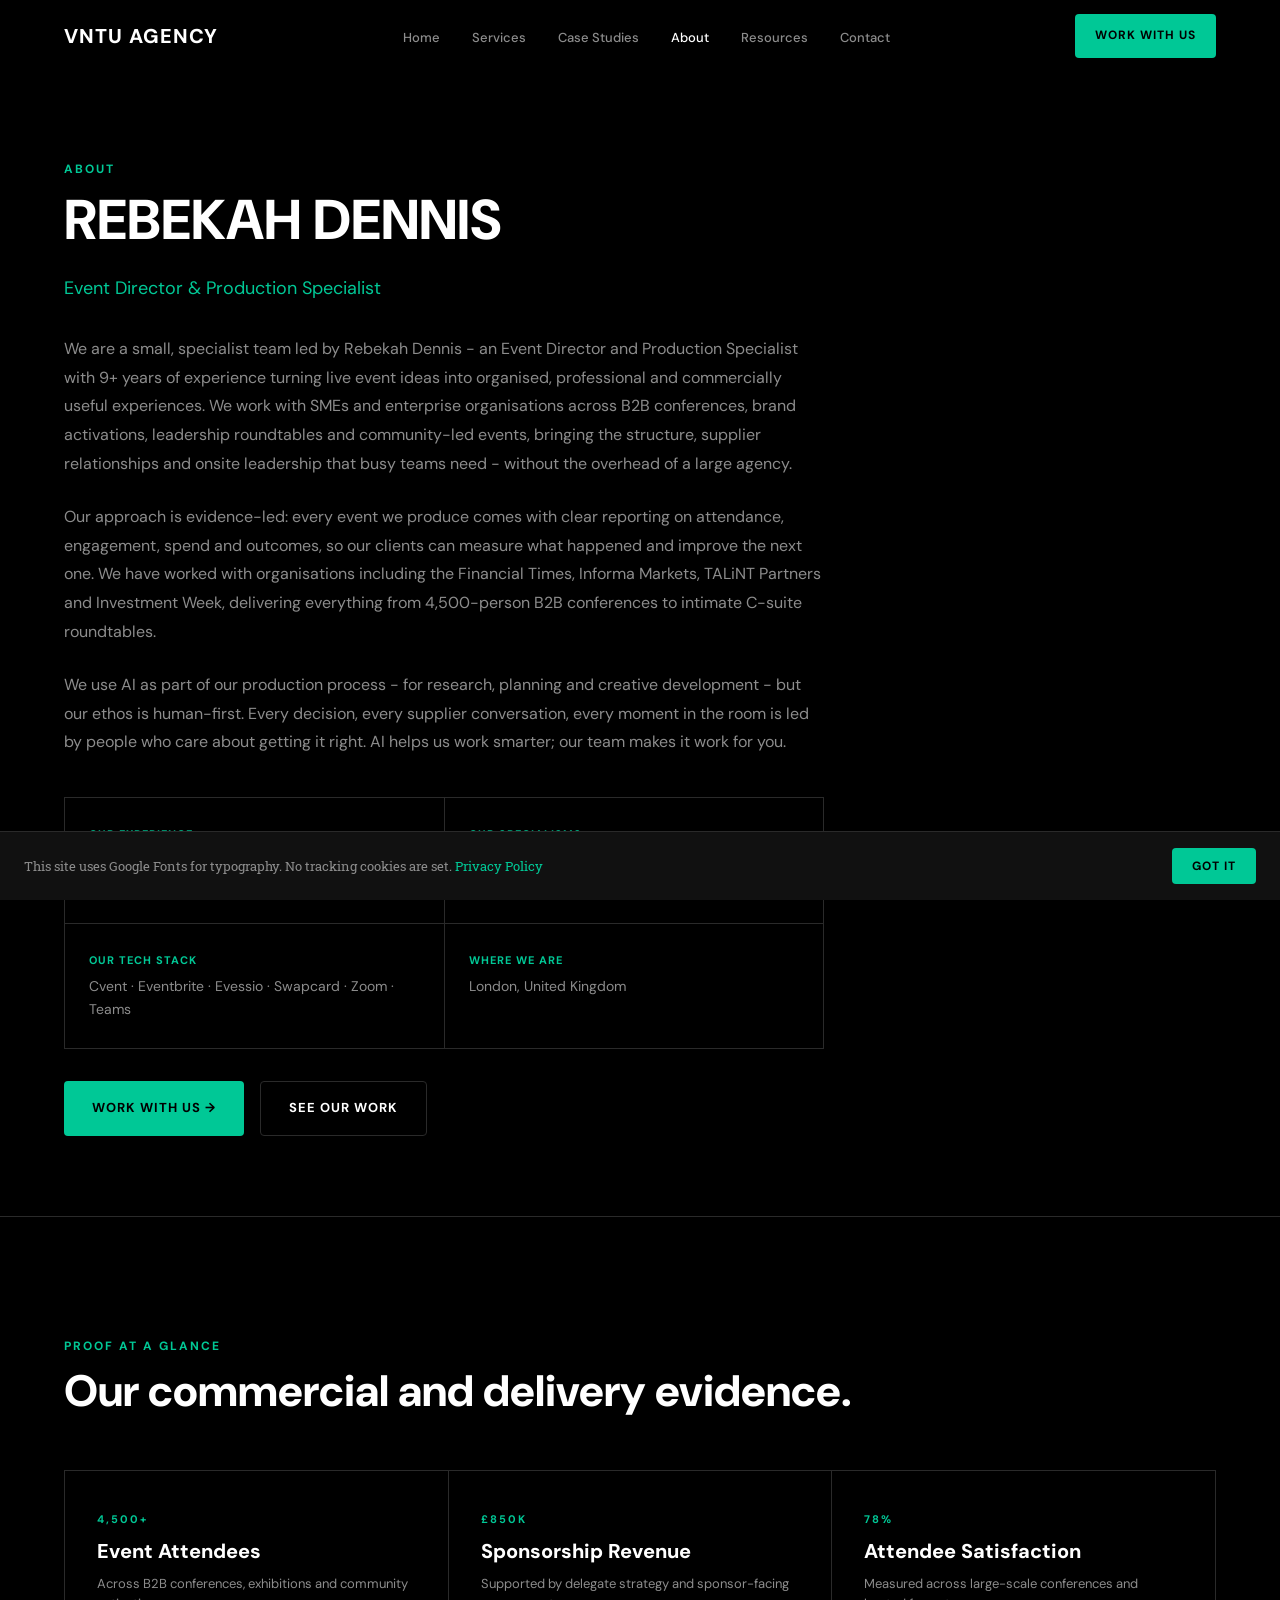
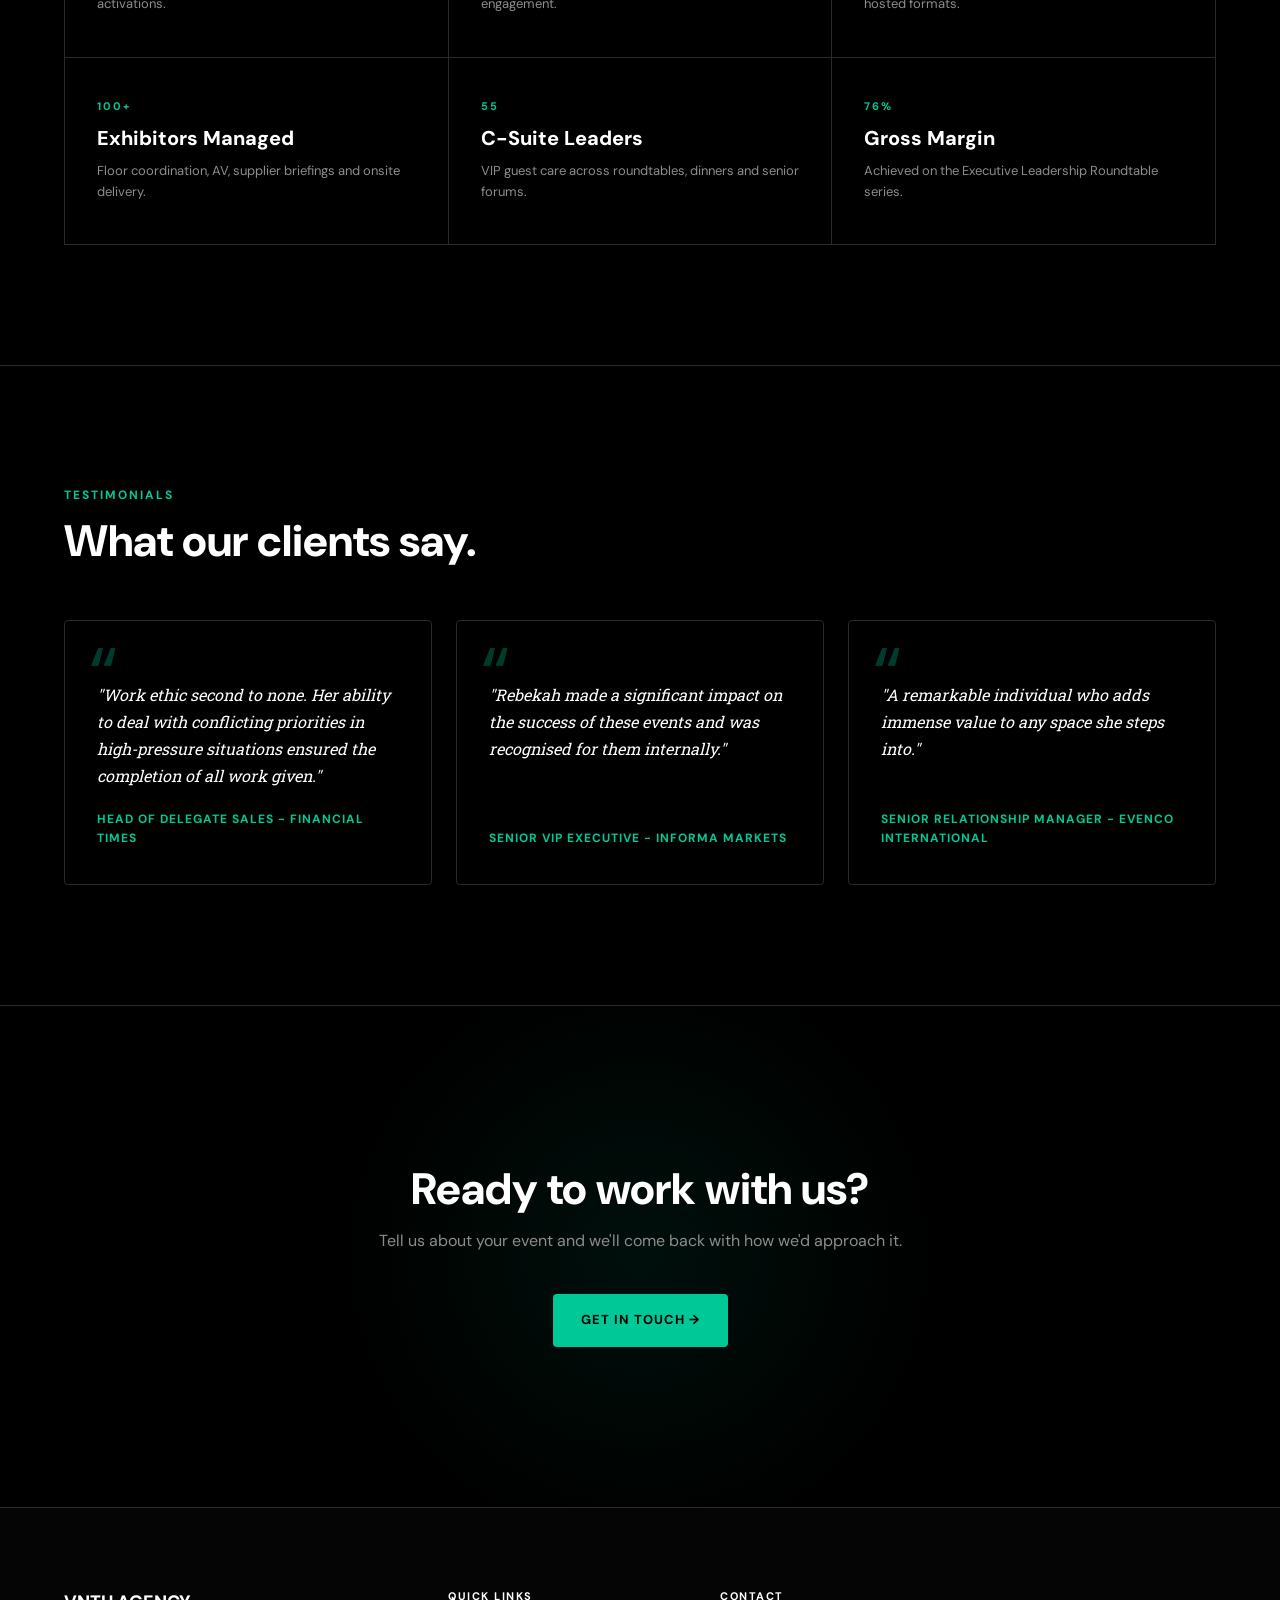
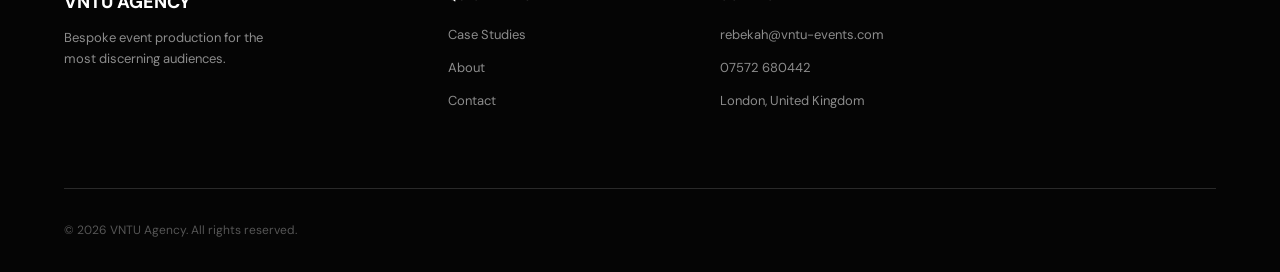
==== commit bafcca4b: "P0+P1: Cookie banner, privacy link, font preconnect on about.html" ====
--- a/about.html
+++ b/about.html
@@ -4,8 +4,13 @@
   <meta charset="UTF-8">
   <meta name="viewport" content="width=device-width, initial-scale=1.0">
   <title>About Rebekah Dennis - VNTU Agency</title>
-  <meta name="description" content="Rebekah Dennis is a freelance Event Director and Production Specialist with 9+ years experience delivering conferences, brand activations and community events across the UK.">
-  <link rel="canonical" href="https://vntu-events.com/about.html">
+  <meta name="description" content="VNTU Agency is a specialist event production team led by Rebekah Dennis, with 9+ years delivering conferences, brand activations and stakeholder events across the UK.">
+  <link rel="canonical" href="https://vntu-agency.pages.dev/about.html">
+    <link rel="icon" type="image/svg+xml" href="favicon.svg">
+  <link rel="icon" type="image/png" sizes="32x32" href="favicon-32.png">
+  <link rel="icon" type="image/x-icon" href="favicon.ico">
+    <link rel="preconnect" href="https://fonts.googleapis.com">
+  <link rel="preconnect" href="https://fonts.gstatic.com" crossorigin>
   <link rel="stylesheet" href="css/styles.css">
   <script type="application/ld+json">{"@context":"https://schema.org","@type":"Person","name":"Rebekah Dennis","jobTitle":"Event Director & Production Specialist","worksFor":{"@type":"Organization","name":"VNTU Agency"},"email":"rebekah@vntu-events.com","telephone":"+447572680442","address":{"@type":"PostalAddress","addressLocality":"London","addressCountry":"GB"},"description":"Freelance Event Director and Production Specialist with 9+ years experience in B2B conferences, brand activations, stakeholder engagement and venue-led community events.","knowsAbout":["Event Production","Conference Management","Brand Activations","VIP Engagement","Venue Sourcing","Stakeholder Management"]}</script>
 </head>
@@ -89,6 +94,14 @@
     <div class="footer__bottom"><p class="footer__copy">© 2026 VNTU Agency. All rights reserved.</p></div>
   </div>
 </footer>
+
+<!-- P0-3: Cookie Consent Banner -->
+<div id="cookie-banner" style="position:fixed;bottom:0;left:0;right:0;background:#111;border-top:1px solid #2A2A2A;padding:16px 24px;display:flex;align-items:center;justify-content:space-between;gap:16px;flex-wrap:wrap;z-index:999;font-family:var(--font-ui);font-size:13px;color:var(--grey);">
+  <p style="margin:0;">This site uses Google Fonts for typography. No tracking cookies are set. <a href="privacy.html" style="color:var(--teal);">Privacy Policy</a></p>
+  <button onclick="document.getElementById('cookie-banner').style.display='none';localStorage.setItem('cookies-ok','1')" style="background:var(--teal);color:#000;border:none;padding:10px 20px;border-radius:4px;font-family:var(--font-ui);font-size:12px;font-weight:700;letter-spacing:1px;text-transform:uppercase;cursor:pointer;white-space:nowrap;">Got It</button>
+</div>
+<script>if(localStorage.getItem('cookies-ok'))document.getElementById('cookie-banner').style.display='none';</script>
+
 <script src="js/main.js"></script>
 </body>
 </html>
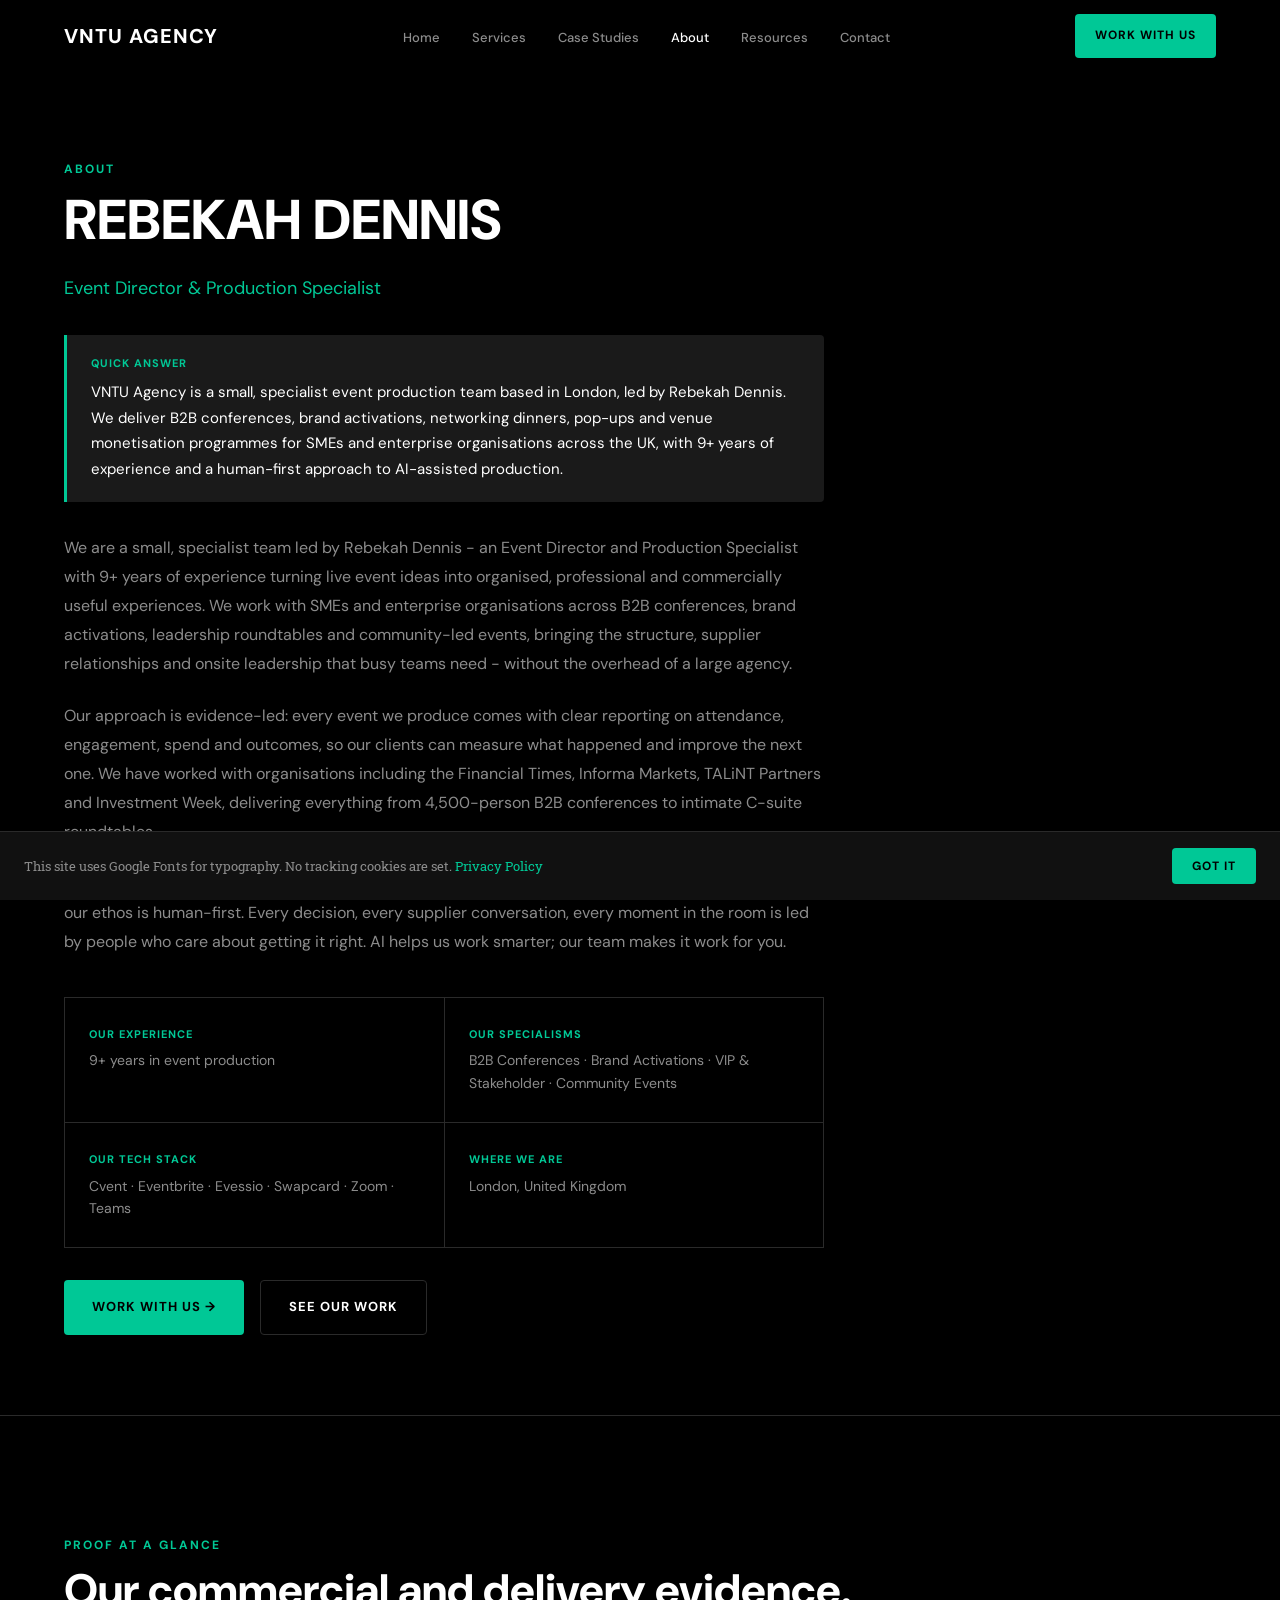
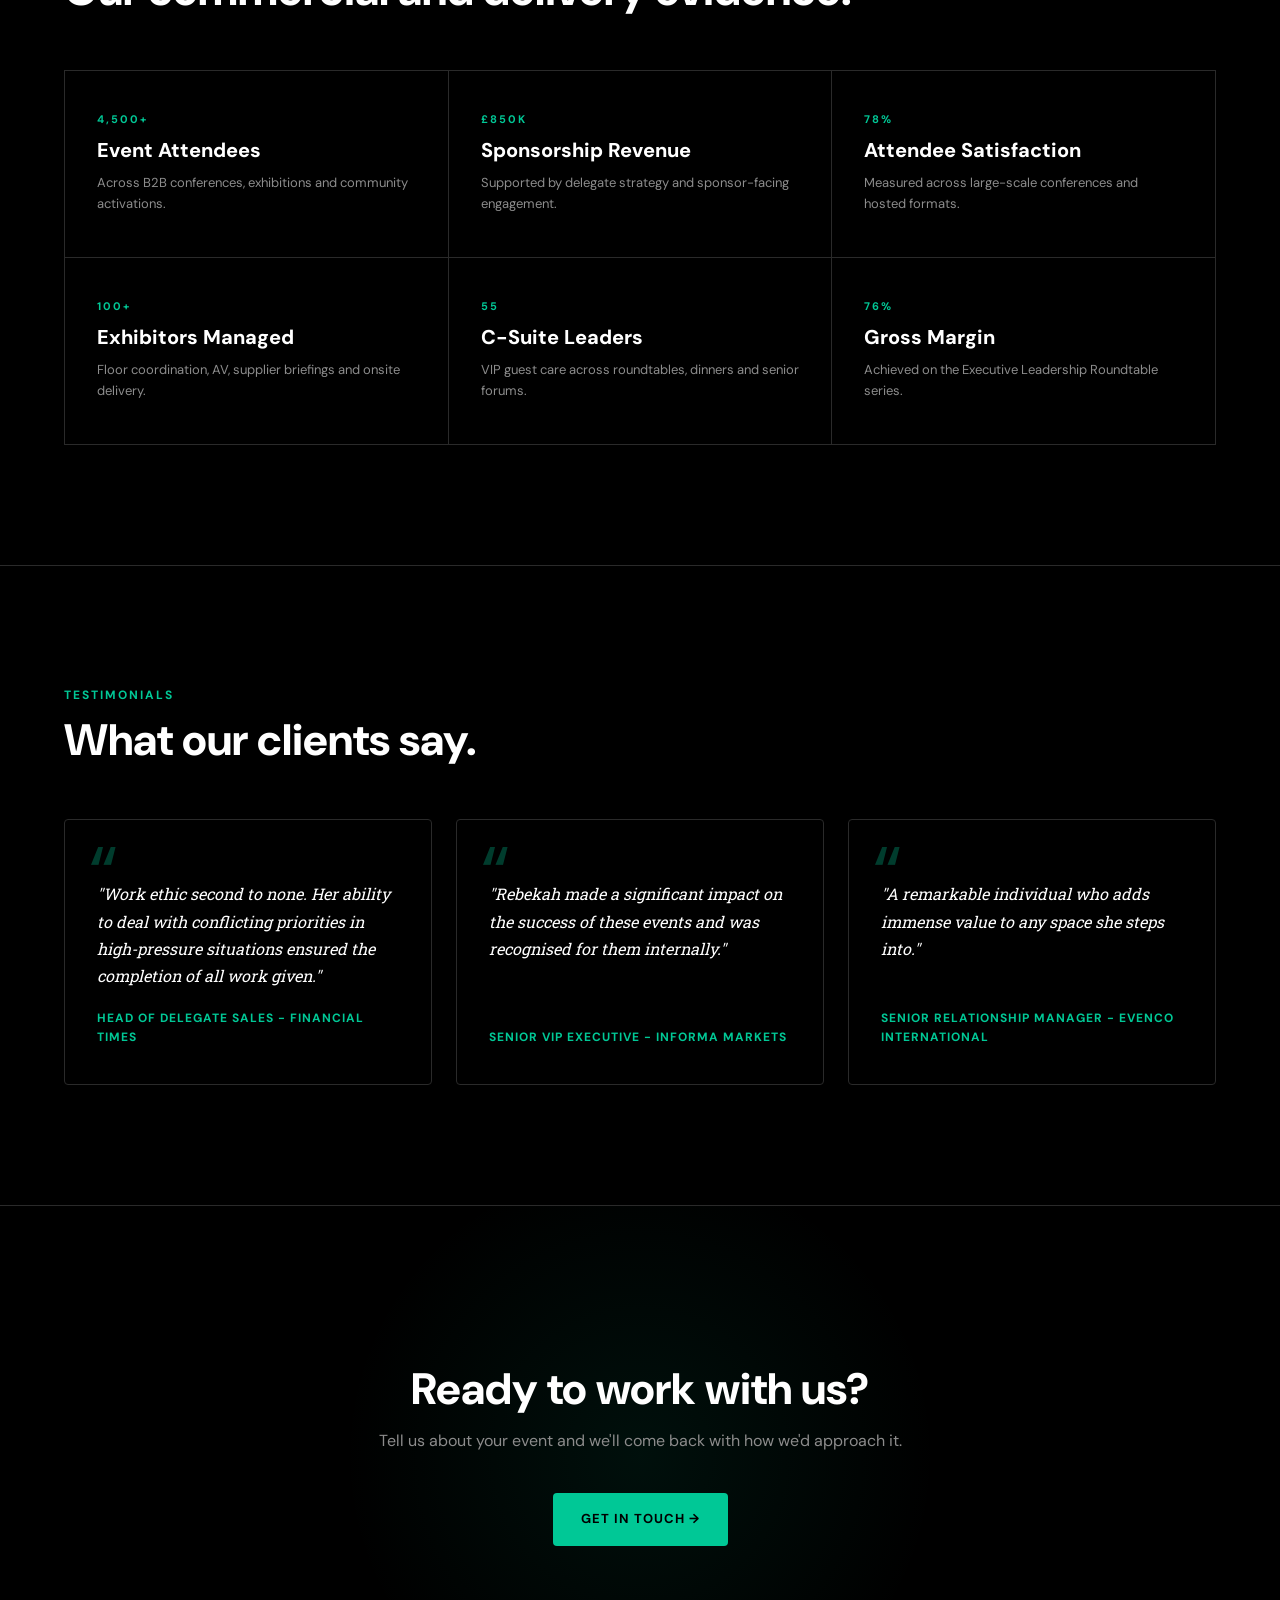
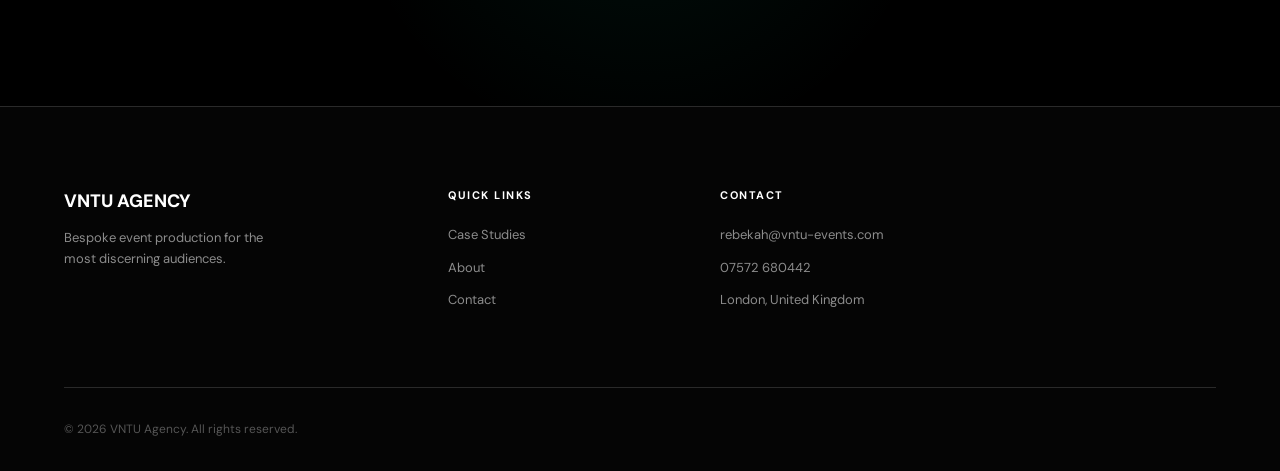
==== commit 8842eba2: "P1+AEO: Person schema, Quick Answer block on About" ====
--- a/about.html
+++ b/about.html
@@ -36,6 +36,10 @@
       <span class="eyebrow">About</span>
       <h1 style="font-size:clamp(36px,5vw,56px);margin-bottom:24px;">Rebekah Dennis</h1>
       <p style="font-family:var(--font-ui);font-size:18px;color:var(--teal);margin-bottom:32px;">Event Director &amp; Production Specialist</p>
+      <div style="background:var(--grey-mid);border-left:3px solid var(--teal);padding:20px 24px;border-radius:0 4px 4px 0;margin-bottom:32px;">
+      <p style="font-family:var(--font-ui);font-size:11px;font-weight:700;letter-spacing:1px;text-transform:uppercase;color:var(--teal);margin-bottom:8px;">Quick Answer</p>
+      <p style="font-family:var(--font-ui);font-size:15px;color:var(--white);line-height:1.7;margin:0;">VNTU Agency is a small, specialist event production team based in London, led by Rebekah Dennis. We deliver B2B conferences, brand activations, networking dinners, pop-ups and venue monetisation programmes for SMEs and enterprise organisations across the UK, with 9+ years of experience and a human-first approach to AI-assisted production.</p>
+    </div>
       <p class="about-hero__bio">We are a small, specialist team led by Rebekah Dennis - an Event Director and Production Specialist with 9+ years of experience turning live event ideas into organised, professional and commercially useful experiences. We work with SMEs and enterprise organisations across B2B conferences, brand activations, leadership roundtables and community-led events, bringing the structure, supplier relationships and onsite leadership that busy teams need - without the overhead of a large agency.</p>
       <p class="about-hero__bio">Our approach is evidence-led: every event we produce comes with clear reporting on attendance, engagement, spend and outcomes, so our clients can measure what happened and improve the next one. We have worked with organisations including the Financial Times, Informa Markets, TALiNT Partners and Investment Week, delivering everything from 4,500-person B2B conferences to intimate C-suite roundtables.</p>
       <p class="about-hero__bio">We use AI as part of our production process - for research, planning and creative development - but our ethos is human-first. Every decision, every supplier conversation, every moment in the room is led by people who care about getting it right. AI helps us work smarter; our team makes it work for you.</p>
